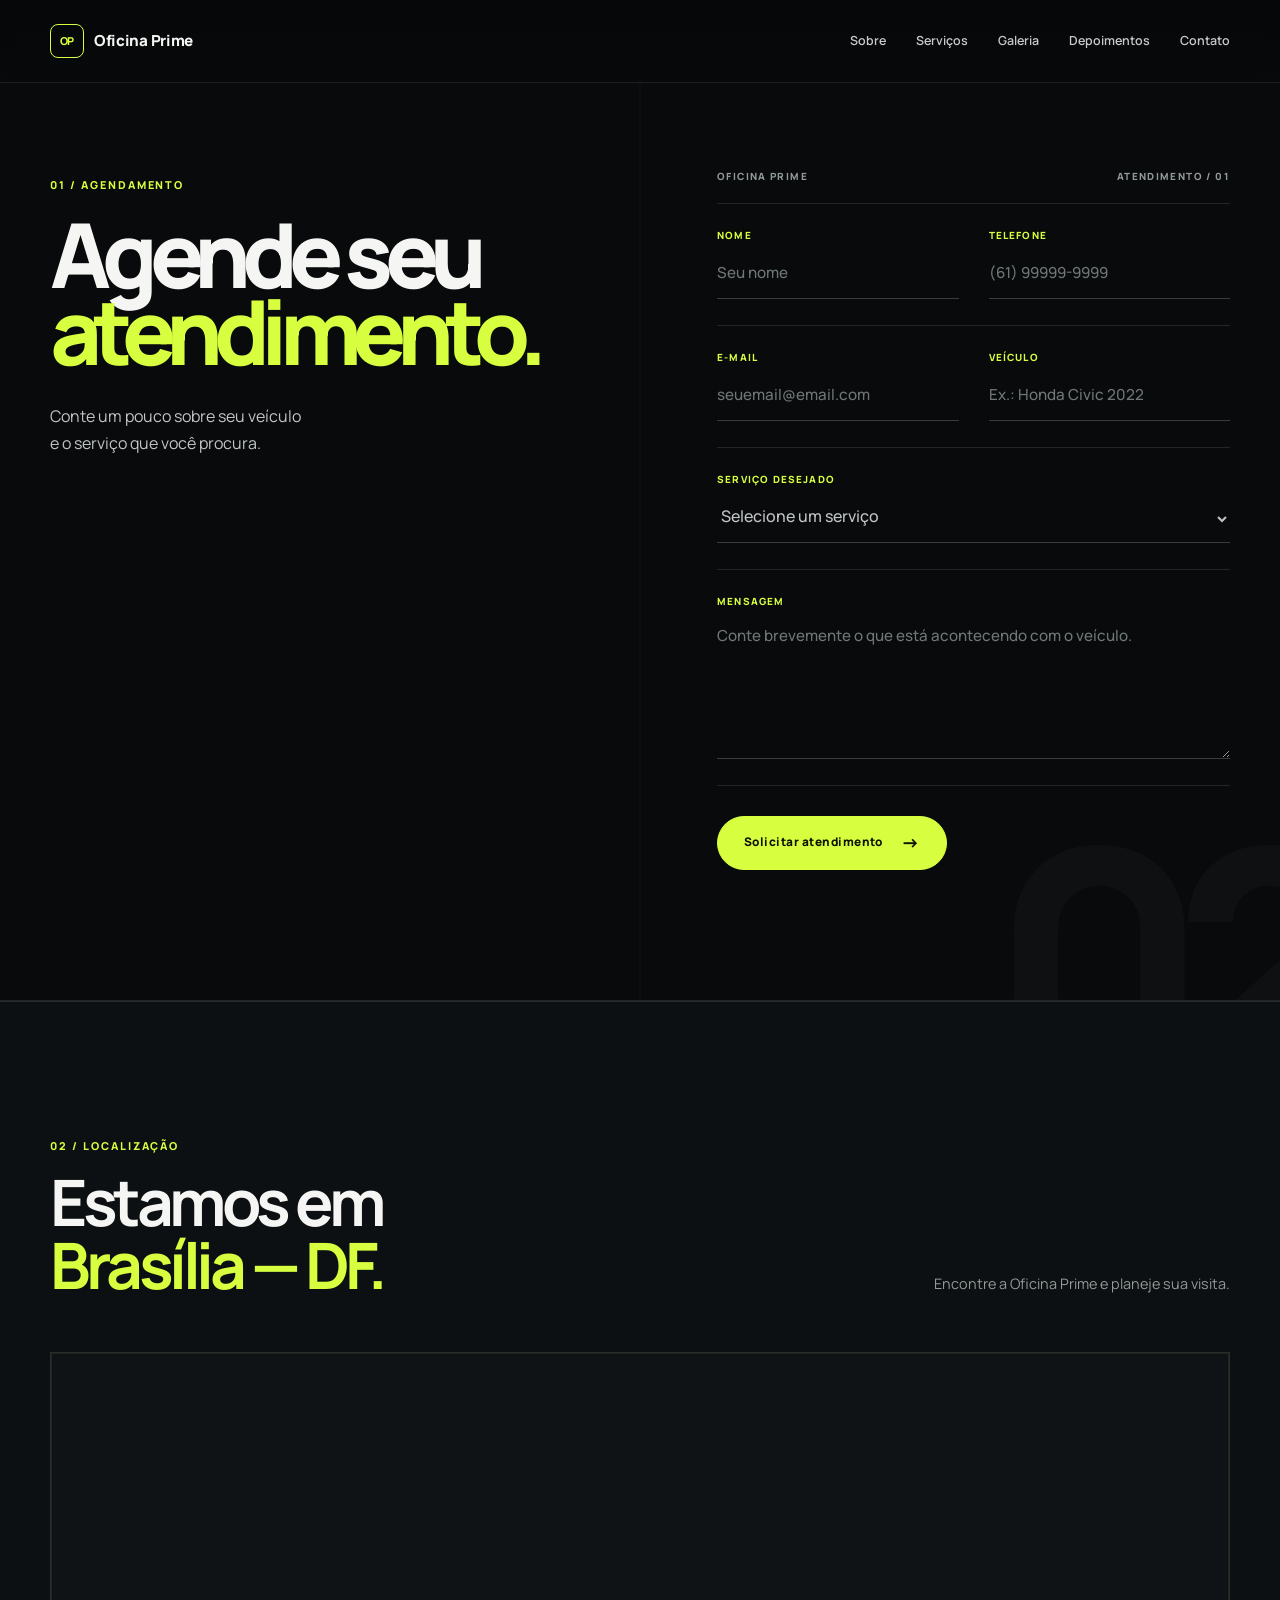
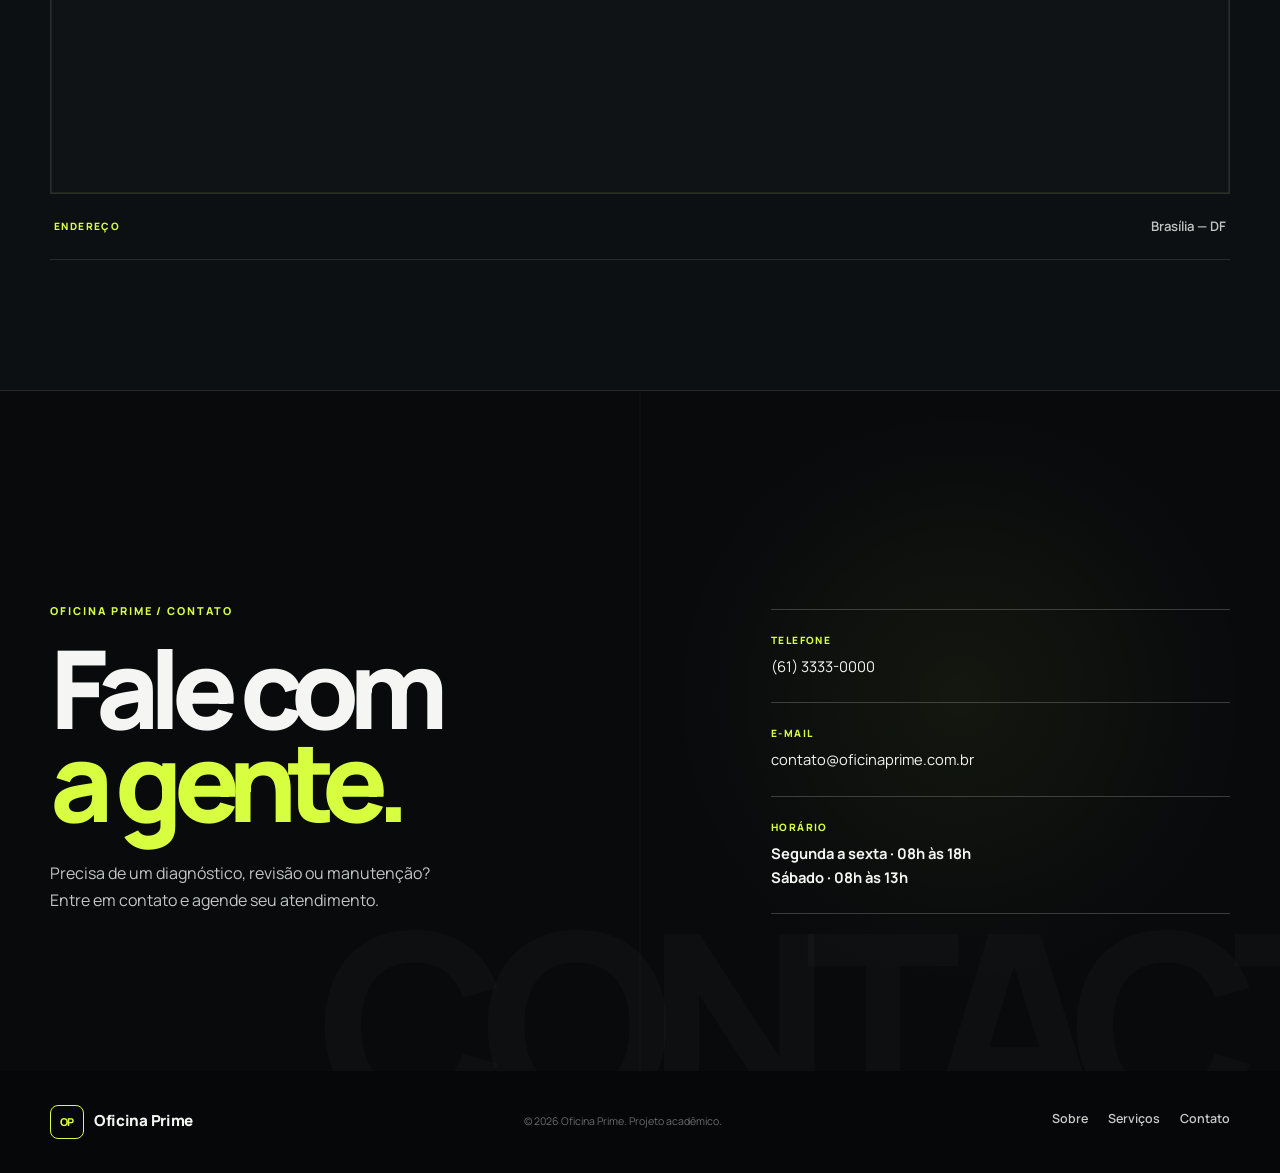
==== agendamento.html @ 348c14ee "Adicionei novas páginas ( Agendamento e Seviços) bem como a nevagação entre elas usando apenas html" ====
<!doctype html>

<html lang="pt-BR">
  <head>
    <meta charset="UTF-8" />
    <meta name="viewport" content="width=device-width, initial-scale=1.0" />

    <meta
      name="description"
      content="Agende seu atendimento na Oficina Prime e conte com diagnóstico preciso e manutenção automotiva."
    />

    <title>Oficina Prime | Agendamento</title>

    <link rel="preconnect" href="https://fonts.googleapis.com" />
    <link rel="preconnect" href="https://fonts.gstatic.com" crossorigin />

    <link
      href="https://fonts.googleapis.com/css2?family=Manrope:wght@400;500;600;700;800&display=swap"
      rel="stylesheet"
    />

    <link rel="stylesheet" href="css/style.css" />
  </head>

  <body>
    <!-- =====================================================
         HEADER
         ===================================================== -->
    <header class="site-header">
      <nav class="nav container" aria-label="Navegação principal">
        <a class="brand" href="index.html" aria-label="Oficina Prime - início">
          <span class="brand-mark" aria-hidden="true">OP</span>
          <span>Oficina Prime</span>
        </a>

        <ul class="nav-list">
          <li>
            <a href="index.html#sobre">Sobre</a>
          </li>

          <li>
            <a href="servico.html">Serviços</a>
          </li>

          <li>
            <a href="index.html#galeria">Galeria</a>
          </li>

          <li>
            <a href="index.html#depoimentos">Depoimentos</a>
          </li>

          <li>
            <a href="index.html#contato">Contato</a>
          </li>
        </ul>
      </nav>
    </header>

    <main>
      <!-- =====================================================
       AGENDAMENTO
       ===================================================== -->

      <section class="section booking-page-section" id="agendamento">
        <div class="container booking-page-inner">
          <div class="booking-page-intro">
            <span class="eyebrow">01 / AGENDAMENTO</span>

            <h2>
              Agende seu<br />
              <em>atendimento.</em>
            </h2>

            <p>
              Conte um pouco sobre seu veículo e o serviço que você procura.
            </p>
          </div>

          <div class="booking-form-wrapper">
            <div class="booking-form-header">
              <span>OFICINA PRIME</span>
              <span>ATENDIMENTO / 01</span>
            </div>

            <form
              class="booking-form"
              action="mailto:contato@oficinaprime.com.br"
              method="post"
              enctype="text/plain"
            >
              <div class="booking-form-row">
                <div class="booking-field">
                  <label for="nome">Nome</label>

                  <input
                    type="text"
                    id="nome"
                    name="Nome"
                    placeholder="Seu nome"
                    autocomplete="name"
                    required
                  />
                </div>

                <div class="booking-field">
                  <label for="telefone">Telefone</label>

                  <input
                    type="tel"
                    id="telefone"
                    name="Telefone"
                    placeholder="(61) 99999-9999"
                    autocomplete="tel"
                    required
                  />
                </div>
              </div>

              <div class="booking-form-row">
                <div class="booking-field">
                  <label for="email">E-mail</label>

                  <input
                    type="email"
                    id="email"
                    name="E-mail"
                    placeholder="seuemail@email.com"
                    autocomplete="email"
                    required
                  />
                </div>

                <div class="booking-field">
                  <label for="veiculo">Veículo</label>

                  <input
                    type="text"
                    id="veiculo"
                    name="Veículo"
                    placeholder="Ex.: Honda Civic 2022"
                  />
                </div>
              </div>

              <div class="booking-field">
                <label for="servico">Serviço desejado</label>

                <select id="servico" name="Serviço">
                  <option value="">Selecione um serviço</option>

                  <option value="Diagnóstico automotivo">
                    Diagnóstico automotivo
                  </option>

                  <option value="Freios e suspensão">
                    Freios &amp; suspensão
                  </option>

                  <option value="Manutenção preventiva">
                    Manutenção preventiva
                  </option>

                  <option value="Motor e arrefecimento">
                    Motor &amp; arrefecimento
                  </option>

                  <option value="Injeção e eletrônica">
                    Injeção &amp; eletrônica
                  </option>

                  <option value="Revisão completa">Revisão completa</option>
                </select>
              </div>

              <div class="booking-field">
                <label for="mensagem">Mensagem</label>

                <textarea
                  id="mensagem"
                  name="Mensagem"
                  rows="5"
                  placeholder="Conte brevemente o que está acontecendo com o veículo."
                ></textarea>
              </div>

              <div class="booking-form-actions">
                <button type="submit" class="booking-submit">
                  Solicitar atendimento
                  <span aria-hidden="true">→</span>
                </button>
              </div>
            </form>
          </div>
        </div>
      </section>

      <!-- =====================================================
       LOCALIZAÇÃO
       ===================================================== -->

      <section class="section location-section" id="localizacao">
        <div class="container">
          <div class="section-heading">
            <div>
              <span class="eyebrow">02 / LOCALIZAÇÃO</span>

              <h2>
                Estamos em<br />
                <em>Brasília — DF.</em>
              </h2>
            </div>

            <p>Encontre a Oficina Prime e planeje sua visita.</p>
          </div>

          <div class="contact-map">
            <iframe
              src="https://www.google.com/maps?q=Bras%C3%ADlia%2C%20DF&output=embed"
              width="100%"
              height="440"
              loading="lazy"
              referrerpolicy="no-referrer-when-downgrade"
              title="Localização da Oficina Prime em Brasília - DF"
            ></iframe>
          </div>

          <div class="location-address">
            <span class="detail-label">ENDEREÇO</span>

            <strong>Brasília — DF</strong>
          </div>
        </div>
      </section>

      <!-- =====================================================
       CONTATO
       ===================================================== -->

      <section class="contact-page" id="contato">
        <div class="container contact-page-inner">
          <div class="contact-page-intro">
            <span class="eyebrow">OFICINA PRIME / CONTATO</span>

            <h1>
              Fale com<br />
              <em>a gente.</em>
            </h1>

            <p>
              Precisa de um diagnóstico, revisão ou manutenção? Entre em contato
              e agende seu atendimento.
            </p>
          </div>

          <div class="contact-page-details">
            <div class="contact-page-detail">
              <span class="detail-label">TELEFONE</span>

              <a href="tel:+556133330000">(61) 3333-0000</a>
            </div>

            <div class="contact-page-detail">
              <span class="detail-label">E-MAIL</span>

              <a href="mailto:contato@oficinaprime.com.br">
                contato@oficinaprime.com.br
              </a>
            </div>

            <div class="contact-page-detail">
              <span class="detail-label">HORÁRIO</span>

              <strong>
                Segunda a sexta · 08h às 18h<br />
                Sábado · 08h às 13h
              </strong>
            </div>
          </div>
        </div>
      </section>
    </main>

    <!-- =====================================================
     FOOTER
     ===================================================== -->

    <footer class="site-footer">
      <div class="container footer-inner">
        <a href="index.html" class="brand">
          <span class="brand-mark">OP</span>
          <span>Oficina Prime</span>
        </a>

        <p>© 2026 Oficina Prime. Projeto acadêmico.</p>

        <nav>
          <a href="index.html#sobre">Sobre</a>
          <a href="servicos.html">Serviços</a>
          <a href=" agendamento.html">Contato</a>
        </nav>
      </div>
    </footer>
  </body>
</html>
---- css/style.css ----
/* =========================================================
   OFICINA PRIME
   Landing Page — Desafio 01
   Cinematic Automotive Edition
   CSS externo | Sem JavaScript
   ========================================================= */


/* =========================================================
   DESIGN TOKENS
   ========================================================= */

:root {
    --bg: #080a0c;
    --bg-soft: #0d1012;
    --surface: #101316;
    --surface-2: #171b1f;
    --surface-3: #1c2125;

    --text: #f5f6f3;
    --muted: #929a98;
    --muted-light: #c1c6c4;

    --line: rgba(255, 255, 255, 0.11);
    --line-light: rgba(255, 255, 255, 0.2);
    --line-strong: rgba(255, 255, 255, 0.28);

    --accent: #d7ff3f;
    --accent-soft: rgba(215, 255, 63, 0.12);
    --accent-dark: #101300;

    --max-width: 1180px;
    --radius: 18px;
    --radius-small: 10px;

    --ease: cubic-bezier(0.22, 1, 0.36, 1);
}


/* =========================================================
   RESET
   ========================================================= */

*,
*::before,
*::after {
    box-sizing: border-box;
    margin: 0;
    padding: 0;
}

html {
    scroll-behavior: smooth;
    background: var(--bg);
}

body {
    min-width: 320px;
    background: var(--bg);
    color: var(--text);
    font-family: "Manrope", Arial, sans-serif;
    line-height: 1.6;
    overflow-x: hidden;
}

::selection {
    background: var(--accent);
    color: var(--accent-dark);
}

img {
    display: block;
    max-width: 100%;
}

a {
    color: inherit;
    text-decoration: none;
}

button,
a {
    -webkit-tap-highlight-color: transparent;
}

button,
input,
textarea,
select {
    font: inherit;
}

address {
    font-style: normal;
}

h1,
h2,
h3,
p {
    text-wrap: balance;
}


/* =========================================================
   GLOBAL
   ========================================================= */

.container {
    width: min(calc(100% - 40px), var(--max-width));
    margin-inline: auto;
}

.section {
    padding-block: 130px;
}

.eyebrow {
    color: var(--accent);
    font-size: 0.68rem;
    font-weight: 800;
    letter-spacing: 0.18em;
    line-height: 1.2;
    text-transform: uppercase;
}


/* =========================================================
   ACCESSIBILITY
   ========================================================= */

a:focus-visible,
summary:focus-visible {
    outline: 2px solid var(--accent);
    outline-offset: 5px;
}


/* =========================================================
   HEADER
   ========================================================= */

.site-header {
    position: absolute;
    z-index: 20;
    top: 0;
    left: 0;
    width: 100%;
    border-bottom: 1px solid rgba(255, 255, 255, 0.1);

    background:
        linear-gradient(
            180deg,
            rgba(5, 7, 8, 0.9) 0%,
            rgba(5, 7, 8, 0.5) 55%,
            rgba(5, 7, 8, 0) 100%
        );

    backdrop-filter: blur(10px);
    -webkit-backdrop-filter: blur(10px);
}

.nav {
    min-height: 82px;

    display: flex;
    align-items: center;
    justify-content: space-between;

    gap: 24px;
}

.brand {
    display: inline-flex;
    align-items: center;
    gap: 10px;

    font-size: 0.95rem;
    font-weight: 800;
    letter-spacing: -0.02em;

    transition: opacity 250ms ease;
}

.brand:hover {
    opacity: 0.88;
}

.brand-mark {
    width: 34px;
    height: 34px;

    display: grid;
    place-items: center;

    border: 1px solid var(--accent);
    border-radius: 8px;

    color: var(--accent);

    font-size: 0.68rem;
    font-weight: 800;
    letter-spacing: -0.04em;

    transition:
        background 300ms var(--ease),
        color 300ms var(--ease),
        transform 300ms var(--ease);
}

.brand:hover .brand-mark {
    background: var(--accent);
    color: var(--accent-dark);
    transform: rotate(-4deg);
}

.nav-list {
    display: flex;
    align-items: center;

    gap: 30px;

    list-style: none;
}

.nav-list a,
.footer-inner nav a {
    position: relative;

    display: inline-block;

    padding-bottom: 5px;

    color: #c7cac8;

    font-size: 0.78rem;
    font-weight: 600;

    transition: color 250ms ease;
}

.nav-list a::after,
.footer-inner nav a::after {
    content: "";

    position: absolute;
    left: 0;
    bottom: 0;

    width: 100%;
    height: 1px;

    background: var(--accent);

    transform: scaleX(0);
    transform-origin: left;

    transition: transform 400ms var(--ease);
}

.nav-list a:hover,
.footer-inner nav a:hover {
    color: var(--accent);
}

.nav-list a:hover::after,
.footer-inner nav a:hover::after {
    transform: scaleX(1);
}


/* =========================================================
   BUTTONS
   ========================================================= */

.nav-cta,
.button {
    display: inline-flex;
    align-items: center;
    justify-content: center;

    gap: 12px;

    min-height: 46px;

    padding-inline: 21px;

    border-radius: 999px;

    font-size: 0.76rem;
    font-weight: 800;

    transition:
        transform 350ms var(--ease),
        background 350ms var(--ease),
        border-color 350ms var(--ease),
        color 350ms var(--ease),
        box-shadow 350ms var(--ease);
}

.nav-cta {
    border: 1px solid var(--line-light);
}

.nav-cta:hover {
    background: var(--accent);
    border-color: var(--accent);
    color: var(--accent-dark);

    transform: translateY(-2px);
}


/* =========================================================
   HERO
   ========================================================= */

.hero {
    position: relative;

    min-height: 850px;

    display: flex;
    align-items: center;

    overflow: hidden;
    isolation: isolate;
}

.hero::before {
    content: "";

    position: absolute;
    inset: -4%;

    z-index: -3;

    background:
        linear-gradient(
            90deg,
            rgba(4, 5, 6, 0.97) 0%,
            rgba(4, 5, 6, 0.82) 30%,
            rgba(4, 5, 6, 0.48) 55%,
            rgba(4, 5, 6, 0.2) 75%,
            rgba(4, 5, 6, 0.58) 100%
        ),
        url("https://images.openai.com/static-rsc-4/J9XEcjwS8khHdvY824bc_a_D7ToQYi3SS4SushxaWf_hAIIKZANm3z7cgJ6xonuMHlvomdSQ1pOXsefHg6kYDiG3YLXV7Wgrr9OOvkVNQ3PKe7cLc3u8ps7wNwKSJLRiXW9v_p-H8PmX5MDppaCjmGeOzXjtiLNpYaKRdAmvf1fOMqSAPRlxaHKPpEtnssSI?purpose=fullsize")
        center / cover no-repeat;

    transform: scale(1.04);

    animation:
        hero-camera 18s ease-in-out infinite alternate,
        hero-entry 1.8s var(--ease) both;
}

@keyframes hero-camera {
    from {
        transform: scale(1.04) translate3d(0, 0, 0);
    }

    to {
        transform: scale(1.1) translate3d(-1.2%, -0.5%, 0);
    }
}

@keyframes hero-entry {
    from {
        opacity: 0;
    }

    to {
        opacity: 1;
    }
}

.hero::after {
    content: "";

    position: absolute;
    inset: 0;

    z-index: -1;

    pointer-events: none;

    background:
        radial-gradient(
            circle at 68% 42%,
            rgba(215, 255, 63, 0.08),
            transparent 25%
        ),
        radial-gradient(
            ellipse at center,
            transparent 35%,
            rgba(0, 0, 0, 0.72) 100%
        ),
        linear-gradient(
            180deg,
            rgba(0, 0, 0, 0.2),
            transparent 25%,
            transparent 70%,
            rgba(0, 0, 0, 0.45)
        );
}

.hero-overlay {
    position: absolute;
    inset: 24px;

    z-index: 1;

    pointer-events: none;

    border: 1px solid rgba(255, 255, 255, 0.12);

    background:
        linear-gradient(
            90deg,
            transparent,
            rgba(255, 255, 255, 0.035),
            transparent
        );
}

.hero-overlay::before,
.hero-overlay::after {
    content: "";

    position: absolute;

    width: 34px;
    height: 34px;

    border-color: var(--accent);
    border-style: solid;

    opacity: 0.75;
}

.hero-overlay::before {
    top: -1px;
    left: -1px;

    border-width: 1px 0 0 1px;
}

.hero-overlay::after {
    right: -1px;
    bottom: -1px;

    border-width: 0 1px 1px 0;
}

.hero-content {
    position: relative;
    z-index: 2;

    padding-top: 80px;
}

.hero-content .eyebrow {
    opacity: 0;

    animation:
        hero-fade-up 1s 250ms var(--ease) forwards;
}

.hero h1 {
    max-width: 900px;

    margin-top: 18px;

    font-size: clamp(3.6rem, 9vw, 8rem);
    font-weight: 800;

    letter-spacing: -0.085em;
    line-height: 0.88;

    opacity: 0;

    animation:
        hero-title 1.2s 400ms var(--ease) forwards;
}

.hero h1 em {
    color: var(--accent);
    font-style: normal;
}

@keyframes hero-title {
    from {
        opacity: 0;
        transform: translateY(35px);
        filter: blur(8px);
    }

    to {
        opacity: 1;
        transform: translateY(0);
        filter: blur(0);
    }
}

.hero-text {
    max-width: 560px;

    margin-top: 30px;

    color: #c8ccca;

    font-size: clamp(1rem, 2vw, 1.18rem);
    line-height: 1.55;

    opacity: 0;

    animation:
        hero-fade-up 1s 650ms var(--ease) forwards;
}

.hero-actions {
    display: flex;
    flex-wrap: wrap;

    gap: 12px;

    margin-top: 36px;

    opacity: 0;

    animation:
        hero-fade-up 1s 800ms var(--ease) forwards;
}

@keyframes hero-fade-up {
    from {
        opacity: 0;
        transform: translateY(22px);
    }

    to {
        opacity: 1;
        transform: translateY(0);
    }
}

.button-primary {
    background: var(--accent);
    color: var(--accent-dark);

    box-shadow:
        0 12px 35px rgba(215, 255, 63, 0.12);
}

.button-primary:hover {
    transform: translateY(-3px);

    box-shadow:
        0 18px 45px rgba(215, 255, 63, 0.2);
}

.button-primary span {
    transition: transform 300ms var(--ease);
}

.button-primary:hover span {
    transform: translateX(4px);
}

.button-ghost {
    border: 1px solid rgba(255, 255, 255, 0.28);

    color: var(--text);

    background: rgba(255, 255, 255, 0.025);

    backdrop-filter: blur(5px);
}

.button-ghost:hover {
    border-color: rgba(255, 255, 255, 0.6);

    background: rgba(255, 255, 255, 0.08);

    transform: translateY(-3px);
}

.hero-note {
    position: absolute;

    z-index: 2;

    right: 0;
    bottom: 32px;
    left: 0;

    display: flex;
    justify-content: space-between;

    color: rgba(255, 255, 255, 0.48);

    font-size: 0.62rem;
    font-weight: 700;

    letter-spacing: 0.15em;

    opacity: 0;

    animation:
        hero-fade-up 1s 1s var(--ease) forwards;
}

.hero-note span:nth-child(2) {
    color: var(--accent);
}


/* =========================================================
   ABOUT
   ========================================================= */

.about {
    position: relative;

    display: grid;

    grid-template-columns: 0.85fr 1.15fr;

    gap: 100px;
}

.about::before {
    content: "01";

    position: absolute;

    top: 0;
    right: 0;

    color: rgba(255, 255, 255, 0.035);

    font-size: clamp(8rem, 20vw, 18rem);
    font-weight: 800;

    letter-spacing: -0.1em;
    line-height: 0.7;

    pointer-events: none;
}

.about h2,
.section-heading h2,
.contact h2 {
    margin-top: 14px;

    font-size: clamp(2.5rem, 5vw, 4.7rem);

    letter-spacing: -0.07em;
    line-height: 0.98;
}

.about-copy {
    padding-top: 18px;
}

.lead {
    max-width: 700px;

    color: var(--text);

    font-size: clamp(1.3rem, 2.5vw, 1.8rem);

    line-height: 1.32;
    letter-spacing: -0.025em;
}

.about-copy > p + p {
    max-width: 650px;

    margin-top: 22px;

    color: var(--muted);

    font-size: 0.95rem;
}


/* =========================================================
   STATS
   ========================================================= */

.stats {
    display: grid;

    grid-template-columns: repeat(3, 1fr);

    gap: 25px;

    margin-top: 58px;
    padding-top: 28px;

    border-top: 1px solid var(--line);
}

.stats div {
    display: grid;
    gap: 5px;
}

.stats strong {
    font-size: clamp(2rem, 4vw, 3.2rem);

    letter-spacing: -0.07em;
    line-height: 1;
}

.stats span {
    color: var(--muted);

    font-size: 0.68rem;

    text-transform: uppercase;
    letter-spacing: 0.08em;
}


/* =========================================================
   SERVICES
   ========================================================= */

.services {
    position: relative;

    background:
        linear-gradient(
            180deg,
            #101316 0%,
            #0d1012 100%
        );

    border-block: 1px solid rgba(255, 255, 255, 0.05);
}

.services::before {
    content: "";

    position: absolute;
    inset: 0;

    pointer-events: none;

    background:
        linear-gradient(
            90deg,
            transparent 49.9%,
            rgba(255, 255, 255, 0.025) 50%,
            transparent 50.1%
        );
}

.section-heading {
    display: flex;

    align-items: flex-end;
    justify-content: space-between;

    gap: 50px;

    margin-bottom: 55px;
}

.section-heading > p {
    max-width: 400px;

    color: var(--muted);

    font-size: 0.9rem;
    line-height: 1.7;
}

.service-grid {
    display: grid;

    grid-template-columns: repeat(3, 1fr);

    border-top: 1px solid var(--line);
    border-left: 1px solid var(--line);
}

.service-card {
    position: relative;

    min-height: 420px;

    padding: 32px;

    border-right: 1px solid var(--line);
    border-bottom: 1px solid var(--line);

    background: rgba(16, 19, 22, 0.7);

    overflow: hidden;

    transition:
        background 500ms var(--ease),
        transform 500ms var(--ease);
}

.service-card::before {
    content: "";

    position: absolute;

    left: 0;
    bottom: 0;

    width: 100%;
    height: 2px;

    background: var(--accent);

    transform: scaleX(0);
    transform-origin: left;

    transition: transform 500ms var(--ease);
}

.service-card:hover {
    background: #171b1f;

    transform: translateY(-6px);
}

.service-card:hover::before {
    transform: scaleX(1);
}

.service-card-featured {
    background: var(--accent);
    color: var(--accent-dark);
}

.service-card-featured:hover {
    background: #e0ff57;
}

.service-number {
    position: absolute;

    top: 28px;
    right: 28px;

    font-size: 0.65rem;
    font-weight: 800;

    opacity: 0.55;
}

.service-icon {
    margin-top: 62px;

    font-size: 2.8rem;

    line-height: 1;

    transition: transform 500ms var(--ease);
}

.service-card:hover .service-icon {
    transform: translateX(7px) scale(1.08);
}

.service-card h3 {
    max-width: 260px;

    margin-top: 32px;

    font-size: 1.6rem;

    line-height: 1.05;
    letter-spacing: -0.045em;
}

.service-card p {
    max-width: 320px;

    margin-top: 16px;

    color: var(--muted);

    font-size: 0.86rem;
    line-height: 1.65;
}

.service-card-featured p {
    color: rgba(16, 19, 0, 0.7);
}

.service-card a {
    position: absolute;

    right: 30px;
    bottom: 30px;
    left: 30px;

    display: flex;
    justify-content: space-between;

    padding-top: 16px;

    border-top: 1px solid var(--line);

    font-size: 0.68rem;
    font-weight: 800;

    text-transform: uppercase;
    letter-spacing: 0.06em;
}

.service-card a span {
    transition: transform 300ms var(--ease);
}

.service-card a:hover span {
    transform: translate(4px, -4px);
}


/* =========================================================
   GALLERY
   ========================================================= */

.gallery {
    position: relative;
}

.gallery-grid {
    display: grid;

    grid-template-columns: 1.35fr 0.8fr 0.8fr;

    gap: 12px;
}

.gallery-item {
    position: relative;

    overflow: hidden;

    background: var(--surface);

    border: 1px solid rgba(255, 255, 255, 0.04);
}

.gallery-item::after {
    content: "";

    position: absolute;
    inset: 0;

    background:
        linear-gradient(
            180deg,
            transparent 45%,
            rgba(0, 0, 0, 0.78)
        );

    pointer-events: none;

    opacity: 0.75;
}

.gallery-item img {
    width: 100%;
    height: 370px;

    object-fit: cover;

    filter:
        grayscale(15%)
        contrast(1.04);

    transition:
        transform 1.2s var(--ease),
        filter 800ms ease;
}

.gallery-large img {
    height: 510px;
}

.gallery-item:hover img {
    transform: scale(1.08);

    filter:
        grayscale(0%)
        contrast(1.08);
}

.gallery-item figcaption {
    position: absolute;

    z-index: 2;

    right: 18px;
    bottom: 18px;
    left: 18px;

    padding-top: 14px;

    border-top: 1px solid rgba(255, 255, 255, 0.35);

    color: rgba(255, 255, 255, 0.72);

    font-size: 0.64rem;
    font-weight: 700;

    letter-spacing: 0.09em;
    text-transform: uppercase;

    transition:
        color 300ms ease,
        border-color 300ms ease;
}

.gallery-item:hover figcaption {
    color: var(--accent);
    border-color: var(--accent);
}


/* =========================================================
   TESTIMONIALS
   ========================================================= */

.testimonials {
    background: #0c0f11;
}

.testimonial-grid {
    display: grid;

    grid-template-columns: repeat(3, 1fr);

    gap: 1px;

    background: var(--line);

    border: 1px solid var(--line);
}

.testimonial-card {
    position: relative;

    min-height: 270px;

    padding: 34px 30px;

    background: #0c0f11;

    border: 0;
    border-radius: 0;

    transition: background 500ms var(--ease);
}

.testimonial-card:hover {
    background: #15191c;
}

.testimonial-card::before {
    content: "“";

    position: absolute;

    top: 22px;
    right: 28px;

    color: rgba(215, 255, 63, 0.12);

    font-family: Georgia, serif;

    font-size: 6rem;

    line-height: 1;
}

.testimonial-card p {
    position: relative;
    z-index: 1;

    max-width: 360px;

    font-size: 1rem;
    line-height: 1.6;
}

.testimonial-card footer {
    display: grid;

    gap: 3px;

    margin-top: 32px;
    padding-top: 17px;

    border-top: 1px solid var(--line);
}

.testimonial-card cite {
    font-style: normal;

    font-size: 0.86rem;
    font-weight: 800;
}

.testimonial-card footer span {
    color: var(--muted);

    font-size: 0.67rem;
}


/* =========================================================
   FAQ
   ========================================================= */

.faq {
    background: var(--bg);
}

.faq-list {
    display: grid;

    gap: 0;

    border-top: 1px solid var(--line);
}

.faq-item {
    padding: 0;

    background: transparent;

    border: 0;
    border-bottom: 1px solid var(--line);
    border-radius: 0;

    transition: background 300ms ease;
}

.faq-item:hover {
    background: rgba(255, 255, 255, 0.025);
}

.faq-item summary {
    display: flex;

    align-items: center;
    justify-content: space-between;

    gap: 20px;

    padding: 25px 8px;

    list-style: none;

    font-size: 1rem;
    font-weight: 700;

    cursor: pointer;
}

.faq-item summary::-webkit-details-marker {
    display: none;
}

.faq-item summary::after {
    content: "+";

    display: grid;

    flex-shrink: 0;

    place-items: center;

    width: 30px;
    height: 30px;

    border: 1px solid var(--line);
    border-radius: 50%;

    color: var(--accent);

    font-size: 1rem;

    transition:
        transform 350ms var(--ease),
        background 350ms ease,
        color 350ms ease,
        border-color 350ms ease;
}

.faq-item:hover summary::after {
    border-color: var(--accent);
}

.faq-item[open] summary::after {
    content: "–";

    background: var(--accent);
    color: var(--accent-dark);

    transform: rotate(180deg);
}

.faq-item p {
    max-width: 760px;

    margin: 0;

    padding: 0 55px 28px 8px;

    color: var(--muted);

    font-size: 0.9rem;
    line-height: 1.7;
}


/* =========================================================
   HOME CONTACT CTA
   ========================================================= */

.contact {
    position: relative;

    overflow: hidden;

    background:
        linear-gradient(
            110deg,
            rgba(215, 255, 63, 1) 0%,
            rgba(205, 242, 55, 1) 100%
        );

    color: var(--accent-dark);
}

.contact::before {
    content: "PRIME";

    position: absolute;

    right: -40px;
    bottom: -80px;

    color: rgba(16, 19, 0, 0.06);

    font-size: clamp(10rem, 25vw, 24rem);
    font-weight: 800;

    letter-spacing: -0.1em;
    line-height: 0.7;

    pointer-events: none;
}

.contact-inner {
    position: relative;
    z-index: 2;

    display: grid;

    grid-template-columns: 1.2fr 0.8fr;

    gap: 50px 100px;

    align-items: end;
}

.contact .eyebrow {
    color: #475300;
}

.contact h2 {
    max-width: 750px;
}

.contact-inner > div:first-child > p:last-child {
    max-width: 520px;

    margin-top: 22px;

    color: rgba(16, 19, 0, 0.68);
}

.contact-details {
    display: grid;

    gap: 18px;
}

.contact-details a,
.contact-details address {
    display: grid;

    gap: 2px;

    padding-bottom: 15px;

    border-bottom: 1px solid rgba(16, 19, 0, 0.2);
}

.contact-details a {
    transition: transform 300ms var(--ease);
}

.contact-details a:hover {
    transform: translateX(5px);
}

.contact-details span {
    color: rgba(16, 19, 0, 0.58);

    font-size: 0.64rem;
    font-weight: 800;

    text-transform: uppercase;
    letter-spacing: 0.08em;
}

.contact-details strong {
    font-size: 0.94rem;
}

.button-light {
    justify-self: start;

    background: var(--accent-dark);
    color: var(--accent);
}

.button-light:hover {
    transform: translateY(-4px);

    box-shadow:
        0 18px 45px rgba(16, 19, 0, 0.18);
}


/* =========================================================
   CONTACT PAGE
   ========================================================= */

.contact-page {
    position: relative;

    min-height: 680px;

    display: flex;
    align-items: center;

    overflow: hidden;

    padding-block: 160px 110px;

    background:
        radial-gradient(
            circle at 75% 45%,
            rgba(215, 255, 63, 0.055),
            transparent 28%
        ),
        var(--bg);
}

.contact-page::before {
    content: "CONTACT";

    position: absolute;

    right: -80px;
    bottom: -40px;

    color: rgba(255, 255, 255, 0.025);

    font-size: clamp(8rem, 20vw, 18rem);
    font-weight: 800;

    letter-spacing: -0.11em;
    line-height: 0.7;

    pointer-events: none;
}

.contact-page::after {
    content: "";

    position: absolute;
    inset: 0;

    pointer-events: none;

    background:
        linear-gradient(
            90deg,
            transparent 0,
            transparent 49.9%,
            rgba(255, 255, 255, 0.025) 50%,
            transparent 50.1%
        );
}

.contact-page-inner {
    position: relative;
    z-index: 2;

    display: grid;

    grid-template-columns: 1.15fr 0.85fr;

    gap: 100px;

    align-items: end;
}

.contact-page-intro h1 {
    max-width: 850px;

    margin-top: 18px;

    font-size: clamp(4.2rem, 8.5vw, 8rem);
    font-weight: 800;

    letter-spacing: -0.09em;
    line-height: 0.86;
}

.contact-page-intro h1 em {
    color: var(--accent);
    font-style: normal;
}

.contact-page-intro p {
    max-width: 520px;

    margin-top: 32px;

    color: var(--muted-light);

    font-size: 1rem;
    line-height: 1.7;
}

.contact-page-details {
    display: grid;

    border-top: 1px solid var(--line-light);
}

.contact-page-detail {
    display: grid;

    gap: 9px;

    padding: 24px 0;

    border-bottom: 1px solid var(--line-light);
}

.detail-label {
    color: var(--accent);

    font-size: 0.63rem;
    font-weight: 800;

    letter-spacing: 0.14em;
    line-height: 1.2;

    text-transform: uppercase;
}

.contact-page-detail a,
.contact-page-detail strong {
    color: var(--text);

    font-size: 0.92rem;
    line-height: 1.6;
}

.contact-page-detail a {
    width: fit-content;

    transition:
        color 250ms ease,
        transform 300ms var(--ease);
}

.contact-page-detail a:hover {
    color: var(--accent);

    transform: translateX(5px);
}


/* =========================================================
   LOCATION
   ========================================================= */

.location-section {
    position: relative;

    background: var(--bg-soft);

    border-block: 1px solid var(--line);
}

.location-section .section-heading {
    margin-bottom: 0;
}

.location-section h2 em {
    color: var(--accent);
    font-style: normal;
}

.contact-map {
    position: relative;

    overflow: hidden;

    margin-top: 55px;

    border: 1px solid var(--line);

    background: var(--surface);
}

.contact-map::after {
    content: "";

    position: absolute;
    inset: 0;

    pointer-events: none;

    border: 1px solid rgba(215, 255, 63, 0.08);
}

.contact-map iframe {
    display: block;

    width: 100%;
    min-height: 440px;

    border: 0;

    filter:
        grayscale(100%)
        contrast(1.08)
        brightness(0.72);

    transition: filter 600ms ease;
}

.contact-map:hover iframe {
    filter:
        grayscale(75%)
        contrast(1.06)
        brightness(0.82);
}

.location-address {
    display: flex;

    align-items: center;
    justify-content: space-between;

    gap: 25px;

    padding: 22px 4px;

    border-bottom: 1px solid var(--line);
}

.location-address strong {
    color: var(--muted-light);

    font-size: 0.82rem;
    font-weight: 600;
}


/* =========================================================
   AGENDAMENTO
   Mesmo conceito visual da área "Fale com a gente"
   ========================================================= */

.booking-page-section {
    position: relative;

    overflow: hidden;

    padding-top: 160px;
    padding-bottom: 130px;

    background: var(--bg);

    border-top: 1px solid var(--line);
    border-bottom: 1px solid var(--line);
}

.booking-page-section::before {
    content: "02";

    position: absolute;

    right: -50px;
    bottom: -70px;

    color: rgba(255, 255, 255, 0.025);

    font-size: clamp(12rem, 25vw, 24rem);
    font-weight: 800;

    letter-spacing: -0.11em;
    line-height: 0.7;

    pointer-events: none;
}

.booking-page-section::after {
    content: "";

    position: absolute;
    inset: 0;

    pointer-events: none;

    background:
        linear-gradient(
            90deg,
            transparent 0,
            transparent 49.9%,
            rgba(255, 255, 255, 0.025) 50%,
            transparent 50.1%
        );
}

.booking-page-inner {
    position: relative;
    z-index: 2;

    display: grid;

    grid-template-columns: 1.05fr 0.95fr;

    gap: 100px;

    align-items: start;
}


/* =========================================================
   TEXTO DO AGENDAMENTO
   ========================================================= */

.booking-page-intro {
    padding-top: 10px;
}

.booking-page-intro .eyebrow {
    color: var(--accent);
}

.booking-page-intro h2 {
    max-width: 700px;

    margin-top: 18px;

    color: var(--text);

    font-size: clamp(4rem, 7vw, 7.2rem);
    font-weight: 800;

    letter-spacing: -0.095em;
    line-height: 0.86;
}

.booking-page-intro h2 em {
    color: var(--accent);
    font-style: normal;
}

.booking-page-intro p {
    max-width: 440px;

    margin-top: 34px;

    color: var(--muted-light);

    font-size: 1rem;
    line-height: 1.7;
}


/* =========================================================
   FORMULÁRIO
   Sem card pesado.
   A estrutura segue a mesma linguagem do contato.
   ========================================================= */

.booking-form-wrapper {
    position: relative;

    padding-top: 8px;
}

.booking-form-header {
    display: flex;

    align-items: center;
    justify-content: space-between;

    gap: 20px;

    padding-bottom: 18px;

    border-bottom: 1px solid var(--line);

    color: var(--muted);

    font-size: 0.62rem;
    font-weight: 800;

    letter-spacing: 0.14em;
    text-transform: uppercase;
}

.booking-form {
    display: grid;

    gap: 0;
}

.booking-form-row {
    display: grid;

    grid-template-columns: repeat(2, minmax(0, 1fr));

    gap: 30px;

    padding-block: 26px;

    border-bottom: 1px solid var(--line);
}

.booking-field {
    display: grid;

    gap: 9px;
}

.booking-field label {
    color: var(--accent);

    font-size: 0.62rem;
    font-weight: 800;

    letter-spacing: 0.12em;
    line-height: 1.2;

    text-transform: uppercase;
}

.booking-field input,
.booking-field select,
.booking-field textarea {
    width: 100%;

    border: 0;
    border-bottom: 1px solid var(--line-light);

    border-radius: 0;

    outline: none;

    background: transparent;

    color: var(--text);

    padding: 8px 0 13px;

    font-family: inherit;

    font-size: 1rem;
    font-weight: 500;

    line-height: 1.5;

    transition:
        border-color 250ms ease,
        color 250ms ease;
}

.booking-field input,
.booking-field select {
    min-height: 48px;
}

.booking-field textarea {
    min-height: 125px;

    resize: vertical;
}

.booking-field input::placeholder,
.booking-field textarea::placeholder {
    color: #6f7775;

    font-size: 0.95rem;
}

.booking-field select {
    color: var(--muted-light);

    color-scheme: dark;

    cursor: pointer;
}

.booking-field select option {
    background: var(--surface);
    color: var(--text);
}

.booking-field input:hover,
.booking-field select:hover,
.booking-field textarea:hover {
    border-color: rgba(255, 255, 255, 0.35);
}

.booking-field input:focus,
.booking-field select:focus,
.booking-field textarea:focus {
    border-color: var(--accent);

    color: var(--text);
}


/* =========================================================
   CAMPOS ÚNICOS
   ========================================================= */

.booking-form > .booking-field {
    padding-block: 26px;

    border-bottom: 1px solid var(--line);
}


/* =========================================================
   BOTÃO DO AGENDAMENTO
   ========================================================= */

.booking-form-actions {
    display: flex;

    justify-content: flex-start;

    padding-top: 30px;
}

.booking-submit {
    display: inline-flex;

    align-items: center;
    justify-content: center;

    gap: 18px;

    min-height: 54px;

    padding: 0 26px;

    border: 1px solid var(--accent);
    border-radius: 999px;

    background: var(--accent);

    color: var(--accent-dark);

    font-family: inherit;

    font-size: 0.74rem;
    font-weight: 800;

    letter-spacing: 0.04em;

    cursor: pointer;

    transition:
        transform 250ms var(--ease),
        background 250ms ease,
        box-shadow 250ms ease;
}

.booking-submit span {
    font-size: 1.15rem;
    line-height: 1;

    transition: transform 250ms var(--ease);
}

.booking-submit:hover {
    background: #e1ff68;

    box-shadow:
        0 14px 35px rgba(215, 255, 63, 0.12);

    transform: translateY(-3px);
}

.booking-submit:hover span {
    transform: translateX(5px);
}

.booking-submit:focus-visible {
    outline: 2px solid var(--accent);

    outline-offset: 5px;
}


/* =========================================================
   FOOTER
   ========================================================= */

.site-footer {
    background: #060708;

    padding-block: 34px;
}

.footer-inner {
    display: flex;

    align-items: center;
    justify-content: space-between;

    gap: 24px;
}

.footer-inner p {
    color: #686d6b;

    font-size: 0.66rem;
}

.footer-inner nav {
    display: flex;

    gap: 20px;
}


/* =========================================================
   SCROLL REVEAL
   ========================================================= */

@supports (animation-timeline: view()) {

    .about,
    .section-heading,
    .service-card,
    .gallery-item,
    .testimonial-card,
    .faq-item,
    .contact-inner {
        animation-name: cinematic-reveal;

        animation-duration: 1ms;

        animation-fill-mode: both;

        animation-timing-function: var(--ease);

        animation-timeline: view();

        animation-range: entry 10% cover 30%;
    }

    @keyframes cinematic-reveal {
        from {
            opacity: 0;

            transform: translateY(35px);

            filter: blur(4px);
        }

        to {
            opacity: 1;

            transform: translateY(0);

            filter: blur(0);
        }
    }

    .service-card:nth-child(2),
    .testimonial-card:nth-child(2) {
        animation-range: entry 15% cover 35%;
    }

    .service-card:nth-child(3),
    .testimonial-card:nth-child(3) {
        animation-range: entry 20% cover 40%;
    }
}


/* =========================================================
   RESPONSIVE — 900PX
   ========================================================= */

@media (max-width: 900px) {

    .nav-list {
        display: none;
    }

    .hero {
        min-height: 760px;
    }

    .about,
    .contact-inner {
        grid-template-columns: 1fr;

        gap: 50px;
    }

    .about::before {
        display: none;
    }

    .service-grid {
        grid-template-columns: 1fr;
    }

    .service-card {
        min-height: 360px;
    }

    .testimonial-grid {
        grid-template-columns: 1fr;
    }

    .gallery-grid {
        grid-template-columns: 1fr 1fr;
    }

    .gallery-large {
        grid-column: 1 / -1;
    }

    .gallery-item img {
        height: 340px;
    }

    .gallery-large img {
        height: 460px;
    }


    /* =====================================================
       CONTACT PAGE
       ===================================================== */

    .contact-page {
        min-height: auto;

        padding-block: 140px 90px;
    }

    .contact-page-inner {
        grid-template-columns: 1fr;

        gap: 65px;
    }

    .contact-page-intro h1 {
        max-width: 700px;
    }


    /* =====================================================
       AGENDAMENTO
       ===================================================== */

    .booking-page-section {
        padding-top: 140px;
        padding-bottom: 100px;
    }

    .booking-page-inner {
        grid-template-columns: 1fr;

        gap: 70px;
    }

    .booking-page-intro h2 {
        max-width: 800px;

        font-size: clamp(4rem, 10vw, 6.5rem);
    }

    .booking-page-intro p {
        max-width: 600px;
    }
}


/* =========================================================
   RESPONSIVE — 620PX
   ========================================================= */

@media (max-width: 620px) {

    .container {
        width: min(
            calc(100% - 28px),
            var(--max-width)
        );
    }

    .section {
        padding-block: 80px;
    }

    .site-header {
        position: absolute;
    }

    .nav {
        min-height: 70px;
    }

    .nav-cta {
        display: none;
    }

    .hero {
        min-height: 720px;
    }

    .hero::before {
        background-position: 62% center;
    }

    .hero-overlay {
        inset: 14px;
    }

    .hero-content {
        padding-top: 65px;
    }

    .hero h1 {
        max-width: 100%;

        font-size: clamp(
            3.2rem,
            17vw,
            5.2rem
        );
    }

    .hero-text {
        font-size: 0.98rem;
    }

    .hero-actions {
        align-items: stretch;

        flex-direction: column;

        max-width: 320px;
    }

    .button {
        width: 100%;
    }

    .hero-note {
        bottom: 22px;

        justify-content: flex-start;

        flex-wrap: wrap;

        padding-inline: 14px;

        gap: 8px;
    }

    .about h2,
    .section-heading h2,
    .contact h2 {
        font-size: clamp(
            2.5rem,
            12vw,
            4rem
        );
    }

    .stats {
        grid-template-columns: 1fr;

        gap: 20px;
    }

    .stats div {
        grid-template-columns: 100px 1fr;

        align-items: baseline;

        padding-bottom: 15px;

        border-bottom: 1px solid var(--line);
    }

    .section-heading {
        display: block;
    }

    .section-heading > p {
        margin-top: 22px;
    }

    .service-card {
        min-height: 390px;
    }

    .gallery-grid {
        grid-template-columns: 1fr;
    }

    .gallery-large {
        grid-column: auto;
    }

    .gallery-item img,
    .gallery-large img {
        height: 300px;
    }

    .testimonial-card {
        min-height: 240px;
    }

    .faq-item summary {
        padding: 22px 2px;
    }

    .faq-item p {
        padding-left: 2px;
    }

    .contact-inner {
        gap: 45px;
    }

    .contact::before {
        right: -80px;
        bottom: -30px;

        font-size: 10rem;
    }

    .footer-inner {
        align-items: flex-start;

        flex-direction: column;
    }

    .footer-inner nav {
        flex-wrap: wrap;
    }


    /* =====================================================
       CONTACT PAGE
       ===================================================== */

    .contact-page {
        padding-block: 115px 75px;
    }

    .contact-page::before {
        right: -100px;
        bottom: 0;

        font-size: 8rem;
    }

    .contact-page-intro h1 {
        font-size: clamp(
            3.5rem,
            16vw,
            5.4rem
        );
    }

    .contact-page-intro p {
        max-width: 340px;

        font-size: 0.92rem;
    }

    .contact-page-details {
        width: 100%;
    }

    .contact-page-detail {
        padding-block: 20px;
    }


    /* =====================================================
       LOCATION
       ===================================================== */

    .location-section .section-heading {
        display: block;
    }

    .location-section .section-heading > p {
        margin-top: 20px;
    }

    .contact-map {
        margin-top: 38px;
    }

    .contact-map iframe {
        min-height: 340px;
        height: 340px;
    }

    .location-address {
        align-items: flex-start;

        flex-direction: column;

        gap: 8px;
    }


    /* =====================================================
       AGENDAMENTO
       ===================================================== */

    .booking-page-section {
        padding-top: 110px;
        padding-bottom: 80px;
    }

    .booking-page-inner {
        gap: 55px;
    }

    .booking-page-intro h2 {
        font-size: clamp(
            3.5rem,
            16vw,
            5.4rem
        );
    }

    .booking-page-intro p {
        max-width: 340px;

        margin-top: 28px;

        font-size: 0.92rem;
    }

    .booking-form-header {
        align-items: flex-start;

        flex-direction: column;

        gap: 8px;
    }

    .booking-form-row {
        grid-template-columns: 1fr;

        gap: 0;

        padding-block: 0;

        border-bottom: 0;
    }

    .booking-form-row .booking-field {
        padding-block: 22px;

        border-bottom: 1px solid var(--line);
    }

    .booking-form > .booking-field {
        padding-block: 22px;
    }

    .booking-field input,
    .booking-field select,
    .booking-field textarea {
        font-size: 0.95rem;
    }

    .booking-form-actions {
        padding-top: 26px;
    }

    .booking-submit {
        width: 100%;
    }
}


/* =========================================================
   RESPONSIVE — 390PX
   ========================================================= */

@media (max-width: 390px) {

    .hero h1 {
        font-size: 3.25rem;
    }

    .hero-text {
        max-width: 290px;
    }

    .hero-note {
        font-size: 0.55rem;
    }

    .service-card {
        padding: 26px;
    }

    .service-card a {
        right: 26px;
        bottom: 26px;
        left: 26px;
    }

    .booking-page-intro h2 {
        font-size: 3.4rem;
    }
}


/* =========================================================
   REDUCED MOTION
   ========================================================= */

@media (prefers-reduced-motion: reduce) {

    html {
        scroll-behavior: auto;
    }

    *,
    *::before,
    *::after {
        transition-duration: 0.01ms !important;

        animation-duration: 0.01ms !important;

        animation-iteration-count: 1 !important;
    }

    .contact-page *,
    .location-section *,
    .booking-page-section * {
        animation: none !important;

        transition: none !important;
    }
}
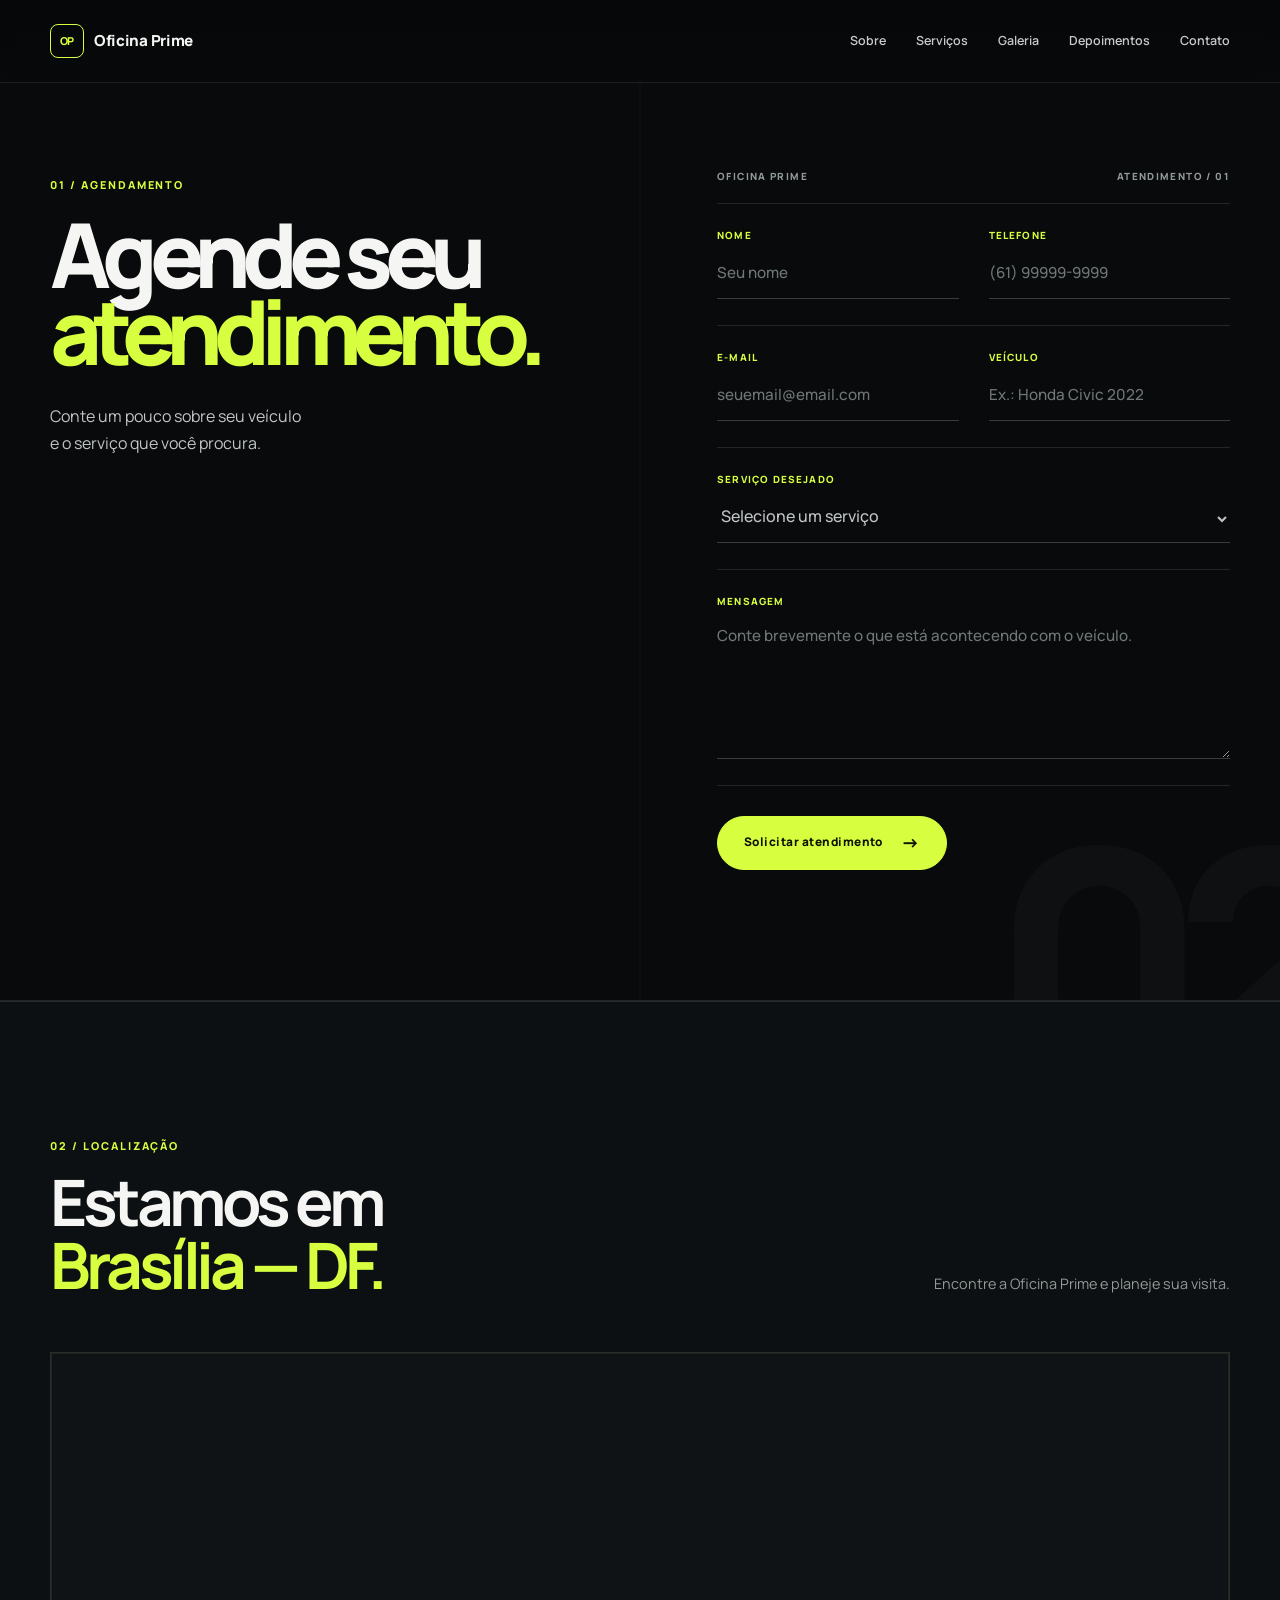
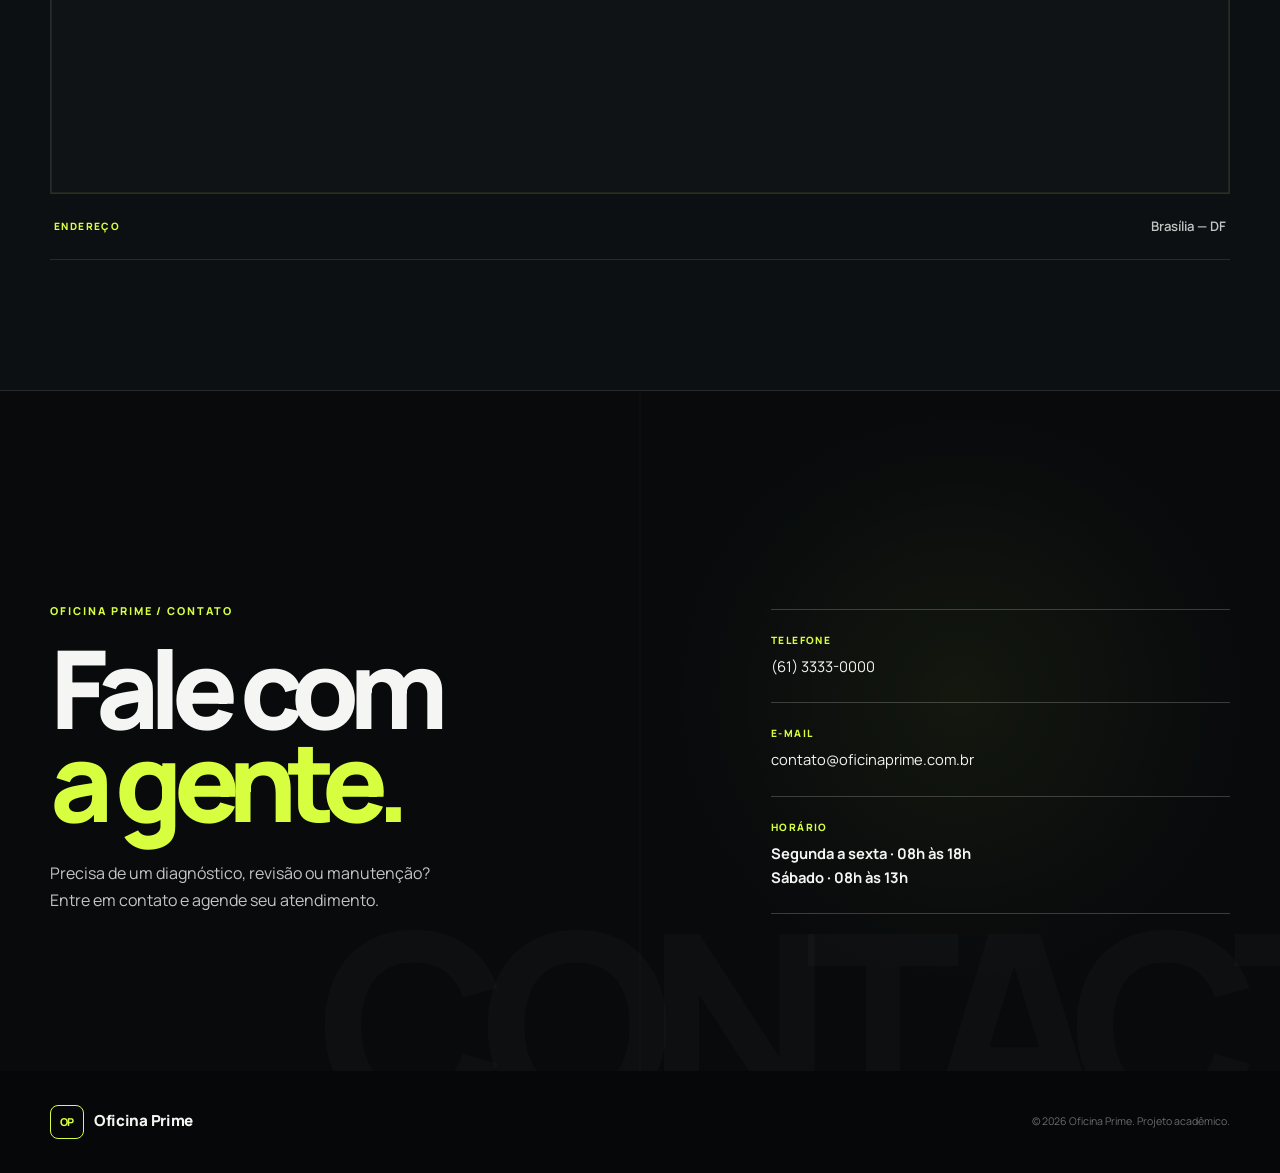
==== commit 64b98df8: "AJUSTE ROTA" ====
--- a/agendamento.html
+++ b/agendamento.html
@@ -295,11 +295,7 @@
 
         <p>© 2026 Oficina Prime. Projeto acadêmico.</p>
 
-        <nav>
-          <a href="index.html#sobre">Sobre</a>
-          <a href="servicos.html">Serviços</a>
-          <a href=" agendamento.html">Contato</a>
-        </nav>
+       
       </div>
     </footer>
   </body>
--- a/css/style.css
+++ b/css/style.css
@@ -5,37 +5,35 @@
    CSS externo | Sem JavaScript
    ========================================================= */
 
-
 /* =========================================================
    DESIGN TOKENS
    ========================================================= */
 
 :root {
-    --bg: #080a0c;
-    --bg-soft: #0d1012;
-    --surface: #101316;
-    --surface-2: #171b1f;
-    --surface-3: #1c2125;
-
-    --text: #f5f6f3;
-    --muted: #929a98;
-    --muted-light: #c1c6c4;
-
-    --line: rgba(255, 255, 255, 0.11);
-    --line-light: rgba(255, 255, 255, 0.2);
-    --line-strong: rgba(255, 255, 255, 0.28);
-
-    --accent: #d7ff3f;
-    --accent-soft: rgba(215, 255, 63, 0.12);
-    --accent-dark: #101300;
-
-    --max-width: 1180px;
-    --radius: 18px;
-    --radius-small: 10px;
-
-    --ease: cubic-bezier(0.22, 1, 0.36, 1);
-}
-
+  --bg: #080a0c;
+  --bg-soft: #0d1012;
+  --surface: #101316;
+  --surface-2: #171b1f;
+  --surface-3: #1c2125;
+
+  --text: #f5f6f3;
+  --muted: #929a98;
+  --muted-light: #c1c6c4;
+
+  --line: rgba(255, 255, 255, 0.11);
+  --line-light: rgba(255, 255, 255, 0.2);
+  --line-strong: rgba(255, 255, 255, 0.28);
+
+  --accent: #d7ff3f;
+  --accent-soft: rgba(215, 255, 63, 0.12);
+  --accent-dark: #101300;
+
+  --max-width: 1180px;
+  --radius: 18px;
+  --radius-small: 10px;
+
+  --ease: cubic-bezier(0.22, 1, 0.36, 1);
+}
 
 /* =========================================================
    RESET
@@ -44,86 +42,84 @@
 *,
 *::before,
 *::after {
-    box-sizing: border-box;
-    margin: 0;
-    padding: 0;
+  box-sizing: border-box;
+  margin: 0;
+  padding: 0;
 }
 
 html {
-    scroll-behavior: smooth;
-    background: var(--bg);
+  scroll-behavior: smooth;
+  background: var(--bg);
 }
 
 body {
-    min-width: 320px;
-    background: var(--bg);
-    color: var(--text);
-    font-family: "Manrope", Arial, sans-serif;
-    line-height: 1.6;
-    overflow-x: hidden;
+  min-width: 320px;
+  background: var(--bg);
+  color: var(--text);
+  font-family: "Manrope", Arial, sans-serif;
+  line-height: 1.6;
+  overflow-x: hidden;
 }
 
 ::selection {
-    background: var(--accent);
-    color: var(--accent-dark);
+  background: var(--accent);
+  color: var(--accent-dark);
 }
 
 img {
-    display: block;
-    max-width: 100%;
+  display: block;
+  max-width: 100%;
 }
 
 a {
-    color: inherit;
-    text-decoration: none;
+  color: inherit;
+  text-decoration: none;
 }
 
 button,
 a {
-    -webkit-tap-highlight-color: transparent;
+  -webkit-tap-highlight-color: transparent;
 }
 
 button,
 input,
 textarea,
 select {
-    font: inherit;
+  font: inherit;
 }
 
 address {
-    font-style: normal;
+  font-style: normal;
 }
 
 h1,
 h2,
 h3,
 p {
-    text-wrap: balance;
-}
-
+  text-wrap: balance;
+}
 
 /* =========================================================
    GLOBAL
    ========================================================= */
 
 .container {
-    width: min(calc(100% - 40px), var(--max-width));
-    margin-inline: auto;
+  width: min(calc(100% - 40px), var(--max-width));
+  margin-inline: auto;
 }
 
 .section {
-    padding-block: 130px;
+  padding-block: 130px;
 }
 
 .eyebrow {
-    color: var(--accent);
-    font-size: 0.68rem;
-    font-weight: 800;
-    letter-spacing: 0.18em;
-    line-height: 1.2;
-    text-transform: uppercase;
-}
-
+  color: var(--accent);
+  font-size: 0.68rem;
+  font-weight: 800;
+  letter-spacing: 0.18em;
+  line-height: 1.2;
+  text-transform: uppercase;
+}
 
 /* =========================================================
    ACCESSIBILITY
@@ -131,143 +127,140 @@
 
 a:focus-visible,
 summary:focus-visible {
-    outline: 2px solid var(--accent);
-    outline-offset: 5px;
-}
-
+  outline: 2px solid var(--accent);
+  outline-offset: 5px;
+}
 
 /* =========================================================
    HEADER
    ========================================================= */
 
 .site-header {
-    position: absolute;
-    z-index: 20;
-    top: 0;
-    left: 0;
-    width: 100%;
-    border-bottom: 1px solid rgba(255, 255, 255, 0.1);
-
-    background:
-        linear-gradient(
-            180deg,
-            rgba(5, 7, 8, 0.9) 0%,
-            rgba(5, 7, 8, 0.5) 55%,
-            rgba(5, 7, 8, 0) 100%
-        );
-
-    backdrop-filter: blur(10px);
-    -webkit-backdrop-filter: blur(10px);
+  position: absolute;
+  z-index: 20;
+  top: 0;
+  left: 0;
+  width: 100%;
+  border-bottom: 1px solid rgba(255, 255, 255, 0.1);
+
+  background: linear-gradient(
+    180deg,
+    rgba(5, 7, 8, 0.9) 0%,
+    rgba(5, 7, 8, 0.5) 55%,
+    rgba(5, 7, 8, 0) 100%
+  );
+
+  backdrop-filter: blur(10px);
+  -webkit-backdrop-filter: blur(10px);
 }
 
 .nav {
-    min-height: 82px;
-
-    display: flex;
-    align-items: center;
-    justify-content: space-between;
-
-    gap: 24px;
+  min-height: 82px;
+
+  display: flex;
+  align-items: center;
+  justify-content: space-between;
+
+  gap: 24px;
 }
 
 .brand {
-    display: inline-flex;
-    align-items: center;
-    gap: 10px;
-
-    font-size: 0.95rem;
-    font-weight: 800;
-    letter-spacing: -0.02em;
-
-    transition: opacity 250ms ease;
+  display: inline-flex;
+  align-items: center;
+  gap: 10px;
+
+  font-size: 0.95rem;
+  font-weight: 800;
+  letter-spacing: -0.02em;
+
+  transition: opacity 250ms ease;
 }
 
 .brand:hover {
-    opacity: 0.88;
+  opacity: 0.88;
 }
 
 .brand-mark {
-    width: 34px;
-    height: 34px;
-
-    display: grid;
-    place-items: center;
-
-    border: 1px solid var(--accent);
-    border-radius: 8px;
-
-    color: var(--accent);
-
-    font-size: 0.68rem;
-    font-weight: 800;
-    letter-spacing: -0.04em;
-
-    transition:
-        background 300ms var(--ease),
-        color 300ms var(--ease),
-        transform 300ms var(--ease);
+  width: 34px;
+  height: 34px;
+
+  display: grid;
+  place-items: center;
+
+  border: 1px solid var(--accent);
+  border-radius: 8px;
+
+  color: var(--accent);
+
+  font-size: 0.68rem;
+  font-weight: 800;
+  letter-spacing: -0.04em;
+
+  transition:
+    background 300ms var(--ease),
+    color 300ms var(--ease),
+    transform 300ms var(--ease);
 }
 
 .brand:hover .brand-mark {
-    background: var(--accent);
-    color: var(--accent-dark);
-    transform: rotate(-4deg);
+  background: var(--accent);
+  color: var(--accent-dark);
+  transform: rotate(-4deg);
 }
 
 .nav-list {
-    display: flex;
-    align-items: center;
-
-    gap: 30px;
-
-    list-style: none;
+  display: flex;
+  align-items: center;
+
+  gap: 30px;
+
+  list-style: none;
 }
 
 .nav-list a,
 .footer-inner nav a {
-    position: relative;
-
-    display: inline-block;
-
-    padding-bottom: 5px;
-
-    color: #c7cac8;
-
-    font-size: 0.78rem;
-    font-weight: 600;
-
-    transition: color 250ms ease;
+  position: relative;
+
+  display: inline-block;
+
+  padding-bottom: 5px;
+
+  color: #c7cac8;
+
+  font-size: 0.78rem;
+  font-weight: 600;
+
+  transition: color 250ms ease;
 }
 
 .nav-list a::after,
 .footer-inner nav a::after {
-    content: "";
-
-    position: absolute;
-    left: 0;
-    bottom: 0;
-
-    width: 100%;
-    height: 1px;
-
-    background: var(--accent);
-
-    transform: scaleX(0);
-    transform-origin: left;
-
-    transition: transform 400ms var(--ease);
+  content: "";
+
+  position: absolute;
+  left: 0;
+  bottom: 0;
+
+  width: 100%;
+  height: 1px;
+
+  background: var(--accent);
+
+  transform: scaleX(0);
+  transform-origin: left;
+
+  transition: transform 400ms var(--ease);
 }
 
 .nav-list a:hover,
 .footer-inner nav a:hover {
-    color: var(--accent);
+  color: var(--accent);
 }
 
 .nav-list a:hover::after,
 .footer-inner nav a:hover::after {
-    transform: scaleX(1);
-}
-
+  transform: scaleX(1);
+}
 
 /* =========================================================
    BUTTONS
@@ -275,1320 +268,1277 @@
 
 .nav-cta,
 .button {
-    display: inline-flex;
-    align-items: center;
-    justify-content: center;
-
-    gap: 12px;
-
-    min-height: 46px;
-
-    padding-inline: 21px;
-
-    border-radius: 999px;
-
-    font-size: 0.76rem;
-    font-weight: 800;
-
-    transition:
-        transform 350ms var(--ease),
-        background 350ms var(--ease),
-        border-color 350ms var(--ease),
-        color 350ms var(--ease),
-        box-shadow 350ms var(--ease);
+  display: inline-flex;
+  align-items: center;
+  justify-content: center;
+
+  gap: 12px;
+
+  min-height: 46px;
+
+  padding-inline: 21px;
+
+  border-radius: 999px;
+
+  font-size: 0.76rem;
+  font-weight: 800;
+
+  transition:
+    transform 350ms var(--ease),
+    background 350ms var(--ease),
+    border-color 350ms var(--ease),
+    color 350ms var(--ease),
+    box-shadow 350ms var(--ease);
 }
 
 .nav-cta {
-    border: 1px solid var(--line-light);
+  border: 1px solid var(--line-light);
 }
 
 .nav-cta:hover {
-    background: var(--accent);
-    border-color: var(--accent);
-    color: var(--accent-dark);
-
-    transform: translateY(-2px);
-}
-
+  background: var(--accent);
+  border-color: var(--accent);
+  color: var(--accent-dark);
+
+  transform: translateY(-2px);
+}
 
 /* =========================================================
    HERO
    ========================================================= */
 
 .hero {
-    position: relative;
-
-    min-height: 850px;
-
-    display: flex;
-    align-items: center;
-
-    overflow: hidden;
-    isolation: isolate;
+  position: relative;
+
+  min-height: 850px;
+
+  display: flex;
+  align-items: center;
+
+  overflow: hidden;
+  isolation: isolate;
 }
 
 .hero::before {
-    content: "";
-
-    position: absolute;
-    inset: -4%;
-
-    z-index: -3;
-
-    background:
-        linear-gradient(
-            90deg,
-            rgba(4, 5, 6, 0.97) 0%,
-            rgba(4, 5, 6, 0.82) 30%,
-            rgba(4, 5, 6, 0.48) 55%,
-            rgba(4, 5, 6, 0.2) 75%,
-            rgba(4, 5, 6, 0.58) 100%
-        ),
-        url("https://images.openai.com/static-rsc-4/J9XEcjwS8khHdvY824bc_a_D7ToQYi3SS4SushxaWf_hAIIKZANm3z7cgJ6xonuMHlvomdSQ1pOXsefHg6kYDiG3YLXV7Wgrr9OOvkVNQ3PKe7cLc3u8ps7wNwKSJLRiXW9v_p-H8PmX5MDppaCjmGeOzXjtiLNpYaKRdAmvf1fOMqSAPRlxaHKPpEtnssSI?purpose=fullsize")
-        center / cover no-repeat;
-
-    transform: scale(1.04);
-
-    animation:
-        hero-camera 18s ease-in-out infinite alternate,
-        hero-entry 1.8s var(--ease) both;
+  content: "";
+
+  position: absolute;
+  inset: -4%;
+
+  z-index: -3;
+
+  background:
+    linear-gradient(
+      90deg,
+      rgba(4, 5, 6, 0.97) 0%,
+      rgba(4, 5, 6, 0.82) 30%,
+      rgba(4, 5, 6, 0.48) 55%,
+      rgba(4, 5, 6, 0.2) 75%,
+      rgba(4, 5, 6, 0.58) 100%
+    ),
+    url("https://images.openai.com/static-rsc-4/J9XEcjwS8khHdvY824bc_a_D7ToQYi3SS4SushxaWf_hAIIKZANm3z7cgJ6xonuMHlvomdSQ1pOXsefHg6kYDiG3YLXV7Wgrr9OOvkVNQ3PKe7cLc3u8ps7wNwKSJLRiXW9v_p-H8PmX5MDppaCjmGeOzXjtiLNpYaKRdAmvf1fOMqSAPRlxaHKPpEtnssSI?purpose=fullsize")
+      center / cover no-repeat;
+
+  transform: scale(1.04);
+
+  animation:
+    hero-camera 18s ease-in-out infinite alternate,
+    hero-entry 1.8s var(--ease) both;
 }
 
 @keyframes hero-camera {
-    from {
-        transform: scale(1.04) translate3d(0, 0, 0);
-    }
-
-    to {
-        transform: scale(1.1) translate3d(-1.2%, -0.5%, 0);
-    }
+  from {
+    transform: scale(1.04) translate3d(0, 0, 0);
+  }
+
+  to {
+    transform: scale(1.1) translate3d(-1.2%, -0.5%, 0);
+  }
 }
 
 @keyframes hero-entry {
-    from {
-        opacity: 0;
-    }
-
-    to {
-        opacity: 1;
-    }
+  from {
+    opacity: 0;
+  }
+
+  to {
+    opacity: 1;
+  }
 }
 
 .hero::after {
-    content: "";
-
-    position: absolute;
-    inset: 0;
-
-    z-index: -1;
-
-    pointer-events: none;
-
-    background:
-        radial-gradient(
-            circle at 68% 42%,
-            rgba(215, 255, 63, 0.08),
-            transparent 25%
-        ),
-        radial-gradient(
-            ellipse at center,
-            transparent 35%,
-            rgba(0, 0, 0, 0.72) 100%
-        ),
-        linear-gradient(
-            180deg,
-            rgba(0, 0, 0, 0.2),
-            transparent 25%,
-            transparent 70%,
-            rgba(0, 0, 0, 0.45)
-        );
+  content: "";
+
+  position: absolute;
+  inset: 0;
+
+  z-index: -1;
+
+  pointer-events: none;
+
+  background:
+    radial-gradient(
+      circle at 68% 42%,
+      rgba(215, 255, 63, 0.08),
+      transparent 25%
+    ),
+    radial-gradient(
+      ellipse at center,
+      transparent 35%,
+      rgba(0, 0, 0, 0.72) 100%
+    ),
+    linear-gradient(
+      180deg,
+      rgba(0, 0, 0, 0.2),
+      transparent 25%,
+      transparent 70%,
+      rgba(0, 0, 0, 0.45)
+    );
 }
 
 .hero-overlay {
-    position: absolute;
-    inset: 24px;
-
-    z-index: 1;
-
-    pointer-events: none;
-
-    border: 1px solid rgba(255, 255, 255, 0.12);
-
-    background:
-        linear-gradient(
-            90deg,
-            transparent,
-            rgba(255, 255, 255, 0.035),
-            transparent
-        );
+  position: absolute;
+  inset: 24px;
+
+  z-index: 1;
+
+  pointer-events: none;
+
+  border: 1px solid rgba(255, 255, 255, 0.12);
+
+  background: linear-gradient(
+    90deg,
+    transparent,
+    rgba(255, 255, 255, 0.035),
+    transparent
+  );
 }
 
 .hero-overlay::before,
 .hero-overlay::after {
-    content: "";
-
-    position: absolute;
-
-    width: 34px;
-    height: 34px;
-
-    border-color: var(--accent);
-    border-style: solid;
-
-    opacity: 0.75;
+  content: "";
+
+  position: absolute;
+
+  width: 34px;
+  height: 34px;
+
+  border-color: var(--accent);
+  border-style: solid;
+
+  opacity: 0.75;
 }
 
 .hero-overlay::before {
-    top: -1px;
-    left: -1px;
-
-    border-width: 1px 0 0 1px;
+  top: -1px;
+  left: -1px;
+
+  border-width: 1px 0 0 1px;
 }
 
 .hero-overlay::after {
-    right: -1px;
-    bottom: -1px;
-
-    border-width: 0 1px 1px 0;
+  right: -1px;
+  bottom: -1px;
+
+  border-width: 0 1px 1px 0;
 }
 
 .hero-content {
-    position: relative;
-    z-index: 2;
-
-    padding-top: 80px;
+  position: relative;
+  z-index: 2;
+
+  padding-top: 80px;
 }
 
 .hero-content .eyebrow {
+  opacity: 0;
+
+  animation: hero-fade-up 1s 250ms var(--ease) forwards;
+}
+
+.hero h1 {
+  max-width: 900px;
+
+  margin-top: 18px;
+
+  font-size: clamp(3.6rem, 9vw, 8rem);
+  font-weight: 800;
+
+  letter-spacing: -0.085em;
+  line-height: 0.88;
+
+  opacity: 0;
+
+  animation: hero-title 1.2s 400ms var(--ease) forwards;
+}
+
+.hero h1 em {
+  color: var(--accent);
+  font-style: normal;
+}
+
+@keyframes hero-title {
+  from {
     opacity: 0;
-
-    animation:
-        hero-fade-up 1s 250ms var(--ease) forwards;
-}
-
-.hero h1 {
-    max-width: 900px;
-
-    margin-top: 18px;
-
-    font-size: clamp(3.6rem, 9vw, 8rem);
-    font-weight: 800;
-
-    letter-spacing: -0.085em;
-    line-height: 0.88;
-
+    transform: translateY(35px);
+    filter: blur(8px);
+  }
+
+  to {
+    opacity: 1;
+    transform: translateY(0);
+    filter: blur(0);
+  }
+}
+
+.hero-text {
+  max-width: 560px;
+
+  margin-top: 30px;
+
+  color: #c8ccca;
+
+  font-size: clamp(1rem, 2vw, 1.18rem);
+  line-height: 1.55;
+
+  opacity: 0;
+
+  animation: hero-fade-up 1s 650ms var(--ease) forwards;
+}
+
+.hero-actions {
+  display: flex;
+  flex-wrap: wrap;
+
+  gap: 12px;
+
+  margin-top: 36px;
+
+  opacity: 0;
+
+  animation: hero-fade-up 1s 800ms var(--ease) forwards;
+}
+
+@keyframes hero-fade-up {
+  from {
     opacity: 0;
-
-    animation:
-        hero-title 1.2s 400ms var(--ease) forwards;
-}
-
-.hero h1 em {
-    color: var(--accent);
-    font-style: normal;
-}
-
-@keyframes hero-title {
-    from {
-        opacity: 0;
-        transform: translateY(35px);
-        filter: blur(8px);
-    }
-
-    to {
-        opacity: 1;
-        transform: translateY(0);
-        filter: blur(0);
-    }
-}
-
-.hero-text {
-    max-width: 560px;
-
-    margin-top: 30px;
-
-    color: #c8ccca;
-
-    font-size: clamp(1rem, 2vw, 1.18rem);
-    line-height: 1.55;
-
-    opacity: 0;
-
-    animation:
-        hero-fade-up 1s 650ms var(--ease) forwards;
-}
-
-.hero-actions {
-    display: flex;
-    flex-wrap: wrap;
-
-    gap: 12px;
-
-    margin-top: 36px;
-
-    opacity: 0;
-
-    animation:
-        hero-fade-up 1s 800ms var(--ease) forwards;
-}
-
-@keyframes hero-fade-up {
-    from {
-        opacity: 0;
-        transform: translateY(22px);
-    }
-
-    to {
-        opacity: 1;
-        transform: translateY(0);
-    }
+    transform: translateY(22px);
+  }
+
+  to {
+    opacity: 1;
+    transform: translateY(0);
+  }
 }
 
 .button-primary {
-    background: var(--accent);
-    color: var(--accent-dark);
-
-    box-shadow:
-        0 12px 35px rgba(215, 255, 63, 0.12);
+  background: var(--accent);
+  color: var(--accent-dark);
+
+  box-shadow: 0 12px 35px rgba(215, 255, 63, 0.12);
 }
 
 .button-primary:hover {
-    transform: translateY(-3px);
-
-    box-shadow:
-        0 18px 45px rgba(215, 255, 63, 0.2);
+  transform: translateY(-3px);
+
+  box-shadow: 0 18px 45px rgba(215, 255, 63, 0.2);
 }
 
 .button-primary span {
-    transition: transform 300ms var(--ease);
+  transition: transform 300ms var(--ease);
 }
 
 .button-primary:hover span {
-    transform: translateX(4px);
+  transform: translateX(4px);
 }
 
 .button-ghost {
-    border: 1px solid rgba(255, 255, 255, 0.28);
-
-    color: var(--text);
-
-    background: rgba(255, 255, 255, 0.025);
-
-    backdrop-filter: blur(5px);
+  border: 1px solid rgba(255, 255, 255, 0.28);
+
+  color: var(--text);
+
+  background: rgba(255, 255, 255, 0.025);
+
+  backdrop-filter: blur(5px);
 }
 
 .button-ghost:hover {
-    border-color: rgba(255, 255, 255, 0.6);
-
-    background: rgba(255, 255, 255, 0.08);
-
-    transform: translateY(-3px);
+  border-color: rgba(255, 255, 255, 0.6);
+
+  background: rgba(255, 255, 255, 0.08);
+
+  transform: translateY(-3px);
 }
 
 .hero-note {
-    position: absolute;
-
-    z-index: 2;
-
-    right: 0;
-    bottom: 32px;
-    left: 0;
-
-    display: flex;
-    justify-content: space-between;
-
-    color: rgba(255, 255, 255, 0.48);
-
-    font-size: 0.62rem;
-    font-weight: 700;
-
-    letter-spacing: 0.15em;
-
-    opacity: 0;
-
-    animation:
-        hero-fade-up 1s 1s var(--ease) forwards;
+  position: absolute;
+
+  z-index: 2;
+
+  right: 0;
+  bottom: 32px;
+  left: 0;
+
+  display: flex;
+  justify-content: space-between;
+
+  color: rgba(255, 255, 255, 0.48);
+
+  font-size: 0.62rem;
+  font-weight: 700;
+
+  letter-spacing: 0.15em;
+
+  opacity: 0;
+
+  animation: hero-fade-up 1s 1s var(--ease) forwards;
 }
 
 .hero-note span:nth-child(2) {
-    color: var(--accent);
-}
-
+  color: var(--accent);
+}
 
 /* =========================================================
    ABOUT
    ========================================================= */
 
 .about {
-    position: relative;
-
-    display: grid;
-
-    grid-template-columns: 0.85fr 1.15fr;
-
-    gap: 100px;
+  position: relative;
+
+  display: grid;
+
+  grid-template-columns: 0.85fr 1.15fr;
+
+  gap: 100px;
 }
 
 .about::before {
-    content: "01";
-
-    position: absolute;
-
-    top: 0;
-    right: 0;
-
-    color: rgba(255, 255, 255, 0.035);
-
-    font-size: clamp(8rem, 20vw, 18rem);
-    font-weight: 800;
-
-    letter-spacing: -0.1em;
-    line-height: 0.7;
-
-    pointer-events: none;
+  content: "01";
+
+  position: absolute;
+
+  top: 0;
+  right: 0;
+
+  color: rgba(255, 255, 255, 0.035);
+
+  font-size: clamp(8rem, 20vw, 18rem);
+  font-weight: 800;
+
+  letter-spacing: -0.1em;
+  line-height: 0.7;
+
+  pointer-events: none;
 }
 
 .about h2,
 .section-heading h2,
 .contact h2 {
-    margin-top: 14px;
-
-    font-size: clamp(2.5rem, 5vw, 4.7rem);
-
-    letter-spacing: -0.07em;
-    line-height: 0.98;
+  margin-top: 14px;
+
+  font-size: clamp(2.5rem, 5vw, 4.7rem);
+
+  letter-spacing: -0.07em;
+  line-height: 0.98;
 }
 
 .about-copy {
-    padding-top: 18px;
+  padding-top: 18px;
 }
 
 .lead {
-    max-width: 700px;
-
-    color: var(--text);
-
-    font-size: clamp(1.3rem, 2.5vw, 1.8rem);
-
-    line-height: 1.32;
-    letter-spacing: -0.025em;
+  max-width: 700px;
+
+  color: var(--text);
+
+  font-size: clamp(1.3rem, 2.5vw, 1.8rem);
+
+  line-height: 1.32;
+  letter-spacing: -0.025em;
 }
 
 .about-copy > p + p {
-    max-width: 650px;
-
-    margin-top: 22px;
-
-    color: var(--muted);
-
-    font-size: 0.95rem;
-}
-
+  max-width: 650px;
+
+  margin-top: 22px;
+
+  color: var(--muted);
+
+  font-size: 0.95rem;
+}
 
 /* =========================================================
    STATS
    ========================================================= */
 
 .stats {
-    display: grid;
-
-    grid-template-columns: repeat(3, 1fr);
-
-    gap: 25px;
-
-    margin-top: 58px;
-    padding-top: 28px;
-
-    border-top: 1px solid var(--line);
+  display: grid;
+
+  grid-template-columns: repeat(3, 1fr);
+
+  gap: 25px;
+
+  margin-top: 58px;
+  padding-top: 28px;
+
+  border-top: 1px solid var(--line);
 }
 
 .stats div {
-    display: grid;
-    gap: 5px;
+  display: grid;
+  gap: 5px;
 }
 
 .stats strong {
-    font-size: clamp(2rem, 4vw, 3.2rem);
-
-    letter-spacing: -0.07em;
-    line-height: 1;
+  font-size: clamp(2rem, 4vw, 3.2rem);
+
+  letter-spacing: -0.07em;
+  line-height: 1;
 }
 
 .stats span {
-    color: var(--muted);
-
-    font-size: 0.68rem;
-
-    text-transform: uppercase;
-    letter-spacing: 0.08em;
-}
-
+  color: var(--muted);
+
+  font-size: 0.68rem;
+
+  text-transform: uppercase;
+  letter-spacing: 0.08em;
+}
 
 /* =========================================================
    SERVICES
    ========================================================= */
 
 .services {
-    position: relative;
-
-    background:
-        linear-gradient(
-            180deg,
-            #101316 0%,
-            #0d1012 100%
-        );
-
-    border-block: 1px solid rgba(255, 255, 255, 0.05);
+  position: relative;
+
+  background: linear-gradient(180deg, #101316 0%, #0d1012 100%);
+
+  border-block: 1px solid rgba(255, 255, 255, 0.05);
 }
 
 .services::before {
-    content: "";
-
-    position: absolute;
-    inset: 0;
-
-    pointer-events: none;
-
-    background:
-        linear-gradient(
-            90deg,
-            transparent 49.9%,
-            rgba(255, 255, 255, 0.025) 50%,
-            transparent 50.1%
-        );
+  content: "";
+
+  position: absolute;
+  inset: 0;
+
+  pointer-events: none;
+
+  background: linear-gradient(
+    90deg,
+    transparent 49.9%,
+    rgba(255, 255, 255, 0.025) 50%,
+    transparent 50.1%
+  );
 }
 
 .section-heading {
-    display: flex;
-
-    align-items: flex-end;
-    justify-content: space-between;
-
-    gap: 50px;
-
-    margin-bottom: 55px;
+  display: flex;
+
+  align-items: flex-end;
+  justify-content: space-between;
+
+  gap: 50px;
+
+  margin-bottom: 55px;
 }
 
 .section-heading > p {
-    max-width: 400px;
-
-    color: var(--muted);
-
-    font-size: 0.9rem;
-    line-height: 1.7;
+  max-width: 400px;
+
+  color: var(--muted);
+
+  font-size: 0.9rem;
+  line-height: 1.7;
 }
 
 .service-grid {
-    display: grid;
-
-    grid-template-columns: repeat(3, 1fr);
-
-    border-top: 1px solid var(--line);
-    border-left: 1px solid var(--line);
+  display: grid;
+
+  grid-template-columns: repeat(3, 1fr);
+
+  border-top: 1px solid var(--line);
+  border-left: 1px solid var(--line);
 }
 
 .service-card {
-    position: relative;
-
-    min-height: 420px;
-
-    padding: 32px;
-
-    border-right: 1px solid var(--line);
-    border-bottom: 1px solid var(--line);
-
-    background: rgba(16, 19, 22, 0.7);
-
-    overflow: hidden;
-
-    transition:
-        background 500ms var(--ease),
-        transform 500ms var(--ease);
+  position: relative;
+
+  min-height: 420px;
+
+  padding: 32px;
+
+  border-right: 1px solid var(--line);
+  border-bottom: 1px solid var(--line);
+
+  background: rgba(16, 19, 22, 0.7);
+
+  overflow: hidden;
+
+  transition:
+    background 500ms var(--ease),
+    transform 500ms var(--ease);
 }
 
 .service-card::before {
-    content: "";
-
-    position: absolute;
-
-    left: 0;
-    bottom: 0;
-
-    width: 100%;
-    height: 2px;
-
-    background: var(--accent);
-
-    transform: scaleX(0);
-    transform-origin: left;
-
-    transition: transform 500ms var(--ease);
+  content: "";
+
+  position: absolute;
+
+  left: 0;
+  bottom: 0;
+
+  width: 100%;
+  height: 2px;
+
+  background: var(--accent);
+
+  transform: scaleX(0);
+  transform-origin: left;
+
+  transition: transform 500ms var(--ease);
 }
 
 .service-card:hover {
-    background: #171b1f;
-
-    transform: translateY(-6px);
+  background: #171b1f;
+
+  transform: translateY(-6px);
 }
 
 .service-card:hover::before {
-    transform: scaleX(1);
+  transform: scaleX(1);
 }
 
 .service-card-featured {
-    background: var(--accent);
-    color: var(--accent-dark);
+  background: var(--accent);
+  color: var(--accent-dark);
 }
 
 .service-card-featured:hover {
-    background: #e0ff57;
+  background: #e0ff57;
 }
 
 .service-number {
-    position: absolute;
-
-    top: 28px;
-    right: 28px;
-
-    font-size: 0.65rem;
-    font-weight: 800;
-
-    opacity: 0.55;
+  position: absolute;
+
+  top: 28px;
+  right: 28px;
+
+  font-size: 0.65rem;
+  font-weight: 800;
+
+  opacity: 0.55;
 }
 
 .service-icon {
-    margin-top: 62px;
-
-    font-size: 2.8rem;
-
-    line-height: 1;
-
-    transition: transform 500ms var(--ease);
+  margin-top: 62px;
+
+  font-size: 2.8rem;
+
+  line-height: 1;
+
+  transition: transform 500ms var(--ease);
 }
 
 .service-card:hover .service-icon {
-    transform: translateX(7px) scale(1.08);
+  transform: translateX(7px) scale(1.08);
 }
 
 .service-card h3 {
-    max-width: 260px;
-
-    margin-top: 32px;
-
-    font-size: 1.6rem;
-
-    line-height: 1.05;
-    letter-spacing: -0.045em;
+  max-width: 260px;
+
+  margin-top: 32px;
+
+  font-size: 1.6rem;
+
+  line-height: 1.05;
+  letter-spacing: -0.045em;
 }
 
 .service-card p {
-    max-width: 320px;
-
-    margin-top: 16px;
-
-    color: var(--muted);
-
-    font-size: 0.86rem;
-    line-height: 1.65;
+  max-width: 320px;
+
+  margin-top: 16px;
+
+  color: var(--muted);
+
+  font-size: 0.86rem;
+  line-height: 1.65;
 }
 
 .service-card-featured p {
-    color: rgba(16, 19, 0, 0.7);
+  color: rgba(16, 19, 0, 0.7);
 }
 
 .service-card a {
-    position: absolute;
-
-    right: 30px;
-    bottom: 30px;
-    left: 30px;
-
-    display: flex;
-    justify-content: space-between;
-
-    padding-top: 16px;
-
-    border-top: 1px solid var(--line);
-
-    font-size: 0.68rem;
-    font-weight: 800;
-
-    text-transform: uppercase;
-    letter-spacing: 0.06em;
+  position: absolute;
+
+  right: 30px;
+  bottom: 30px;
+  left: 30px;
+
+  display: flex;
+  justify-content: space-between;
+
+  padding-top: 16px;
+
+  border-top: 1px solid var(--line);
+
+  font-size: 0.68rem;
+  font-weight: 800;
+
+  text-transform: uppercase;
+  letter-spacing: 0.06em;
 }
 
 .service-card a span {
-    transition: transform 300ms var(--ease);
+  transition: transform 300ms var(--ease);
 }
 
 .service-card a:hover span {
-    transform: translate(4px, -4px);
-}
-
+  transform: translate(4px, -4px);
+}
 
 /* =========================================================
    GALLERY
    ========================================================= */
 
 .gallery {
-    position: relative;
+  position: relative;
 }
 
 .gallery-grid {
-    display: grid;
-
-    grid-template-columns: 1.35fr 0.8fr 0.8fr;
-
-    gap: 12px;
+  display: grid;
+
+  grid-template-columns: 1.35fr 0.8fr 0.8fr;
+
+  gap: 12px;
 }
 
 .gallery-item {
-    position: relative;
-
-    overflow: hidden;
-
-    background: var(--surface);
-
-    border: 1px solid rgba(255, 255, 255, 0.04);
+  position: relative;
+
+  overflow: hidden;
+
+  background: var(--surface);
+
+  border: 1px solid rgba(255, 255, 255, 0.04);
 }
 
 .gallery-item::after {
-    content: "";
-
-    position: absolute;
-    inset: 0;
-
-    background:
-        linear-gradient(
-            180deg,
-            transparent 45%,
-            rgba(0, 0, 0, 0.78)
-        );
-
-    pointer-events: none;
-
-    opacity: 0.75;
+  content: "";
+
+  position: absolute;
+  inset: 0;
+
+  background: linear-gradient(180deg, transparent 45%, rgba(0, 0, 0, 0.78));
+
+  pointer-events: none;
+
+  opacity: 0.75;
 }
 
 .gallery-item img {
-    width: 100%;
-    height: 370px;
-
-    object-fit: cover;
-
-    filter:
-        grayscale(15%)
-        contrast(1.04);
-
-    transition:
-        transform 1.2s var(--ease),
-        filter 800ms ease;
+  width: 100%;
+  height: 370px;
+
+  object-fit: cover;
+
+  filter: grayscale(15%) contrast(1.04);
+
+  transition:
+    transform 1.2s var(--ease),
+    filter 800ms ease;
 }
 
 .gallery-large img {
-    height: 510px;
+  height: 510px;
 }
 
 .gallery-item:hover img {
-    transform: scale(1.08);
-
-    filter:
-        grayscale(0%)
-        contrast(1.08);
+  transform: scale(1.08);
+
+  filter: grayscale(0%) contrast(1.08);
 }
 
 .gallery-item figcaption {
-    position: absolute;
-
-    z-index: 2;
-
-    right: 18px;
-    bottom: 18px;
-    left: 18px;
-
-    padding-top: 14px;
-
-    border-top: 1px solid rgba(255, 255, 255, 0.35);
-
-    color: rgba(255, 255, 255, 0.72);
-
-    font-size: 0.64rem;
-    font-weight: 700;
-
-    letter-spacing: 0.09em;
-    text-transform: uppercase;
-
-    transition:
-        color 300ms ease,
-        border-color 300ms ease;
+  position: absolute;
+
+  z-index: 2;
+
+  right: 18px;
+  bottom: 18px;
+  left: 18px;
+
+  padding-top: 14px;
+
+  border-top: 1px solid rgba(255, 255, 255, 0.35);
+
+  color: rgba(255, 255, 255, 0.72);
+
+  font-size: 0.64rem;
+  font-weight: 700;
+
+  letter-spacing: 0.09em;
+  text-transform: uppercase;
+
+  transition:
+    color 300ms ease,
+    border-color 300ms ease;
 }
 
 .gallery-item:hover figcaption {
-    color: var(--accent);
-    border-color: var(--accent);
-}
-
+  color: var(--accent);
+  border-color: var(--accent);
+}
 
 /* =========================================================
    TESTIMONIALS
    ========================================================= */
 
 .testimonials {
-    background: #0c0f11;
+  background: #0c0f11;
 }
 
 .testimonial-grid {
-    display: grid;
-
-    grid-template-columns: repeat(3, 1fr);
-
-    gap: 1px;
-
-    background: var(--line);
-
-    border: 1px solid var(--line);
+  display: grid;
+
+  grid-template-columns: repeat(3, 1fr);
+
+  gap: 1px;
+
+  background: var(--line);
+
+  border: 1px solid var(--line);
 }
 
 .testimonial-card {
-    position: relative;
-
-    min-height: 270px;
-
-    padding: 34px 30px;
-
-    background: #0c0f11;
-
-    border: 0;
-    border-radius: 0;
-
-    transition: background 500ms var(--ease);
+  position: relative;
+
+  min-height: 270px;
+
+  padding: 34px 30px;
+
+  background: #0c0f11;
+
+  border: 0;
+  border-radius: 0;
+
+  transition: background 500ms var(--ease);
 }
 
 .testimonial-card:hover {
-    background: #15191c;
+  background: #15191c;
 }
 
 .testimonial-card::before {
-    content: "“";
-
-    position: absolute;
-
-    top: 22px;
-    right: 28px;
-
-    color: rgba(215, 255, 63, 0.12);
-
-    font-family: Georgia, serif;
-
-    font-size: 6rem;
-
-    line-height: 1;
+  content: "“";
+
+  position: absolute;
+
+  top: 22px;
+  right: 28px;
+
+  color: rgba(215, 255, 63, 0.12);
+
+  font-family: Georgia, serif;
+
+  font-size: 6rem;
+
+  line-height: 1;
 }
 
 .testimonial-card p {
-    position: relative;
-    z-index: 1;
-
-    max-width: 360px;
-
-    font-size: 1rem;
-    line-height: 1.6;
+  position: relative;
+  z-index: 1;
+
+  max-width: 360px;
+
+  font-size: 1rem;
+  line-height: 1.6;
 }
 
 .testimonial-card footer {
-    display: grid;
-
-    gap: 3px;
-
-    margin-top: 32px;
-    padding-top: 17px;
-
-    border-top: 1px solid var(--line);
+  display: grid;
+
+  gap: 3px;
+
+  margin-top: 32px;
+  padding-top: 17px;
+
+  border-top: 1px solid var(--line);
 }
 
 .testimonial-card cite {
-    font-style: normal;
-
-    font-size: 0.86rem;
-    font-weight: 800;
+  font-style: normal;
+
+  font-size: 0.86rem;
+  font-weight: 800;
 }
 
 .testimonial-card footer span {
-    color: var(--muted);
-
-    font-size: 0.67rem;
-}
-
+  color: var(--muted);
+
+  font-size: 0.67rem;
+}
 
 /* =========================================================
    FAQ
    ========================================================= */
 
 .faq {
-    background: var(--bg);
+  background: var(--bg);
 }
 
 .faq-list {
-    display: grid;
-
-    gap: 0;
-
-    border-top: 1px solid var(--line);
+  display: grid;
+
+  gap: 0;
+
+  border-top: 1px solid var(--line);
 }
 
 .faq-item {
-    padding: 0;
-
-    background: transparent;
-
-    border: 0;
-    border-bottom: 1px solid var(--line);
-    border-radius: 0;
-
-    transition: background 300ms ease;
+  padding: 0;
+
+  background: transparent;
+
+  border: 0;
+  border-bottom: 1px solid var(--line);
+  border-radius: 0;
+
+  transition: background 300ms ease;
 }
 
 .faq-item:hover {
-    background: rgba(255, 255, 255, 0.025);
+  background: rgba(255, 255, 255, 0.025);
 }
 
 .faq-item summary {
-    display: flex;
-
-    align-items: center;
-    justify-content: space-between;
-
-    gap: 20px;
-
-    padding: 25px 8px;
-
-    list-style: none;
-
-    font-size: 1rem;
-    font-weight: 700;
-
-    cursor: pointer;
+  display: flex;
+
+  align-items: center;
+  justify-content: space-between;
+
+  gap: 20px;
+
+  padding: 25px 8px;
+
+  list-style: none;
+
+  font-size: 1rem;
+  font-weight: 700;
+
+  cursor: pointer;
 }
 
 .faq-item summary::-webkit-details-marker {
-    display: none;
+  display: none;
 }
 
 .faq-item summary::after {
-    content: "+";
-
-    display: grid;
-
-    flex-shrink: 0;
-
-    place-items: center;
-
-    width: 30px;
-    height: 30px;
-
-    border: 1px solid var(--line);
-    border-radius: 50%;
-
-    color: var(--accent);
-
-    font-size: 1rem;
-
-    transition:
-        transform 350ms var(--ease),
-        background 350ms ease,
-        color 350ms ease,
-        border-color 350ms ease;
+  content: "+";
+
+  display: grid;
+
+  flex-shrink: 0;
+
+  place-items: center;
+
+  width: 30px;
+  height: 30px;
+
+  border: 1px solid var(--line);
+  border-radius: 50%;
+
+  color: var(--accent);
+
+  font-size: 1rem;
+
+  transition:
+    transform 350ms var(--ease),
+    background 350ms ease,
+    color 350ms ease,
+    border-color 350ms ease;
 }
 
 .faq-item:hover summary::after {
-    border-color: var(--accent);
+  border-color: var(--accent);
 }
 
 .faq-item[open] summary::after {
-    content: "–";
-
-    background: var(--accent);
-    color: var(--accent-dark);
-
-    transform: rotate(180deg);
+  content: "–";
+
+  background: var(--accent);
+  color: var(--accent-dark);
+
+  transform: rotate(180deg);
 }
 
 .faq-item p {
-    max-width: 760px;
-
-    margin: 0;
-
-    padding: 0 55px 28px 8px;
-
-    color: var(--muted);
-
-    font-size: 0.9rem;
-    line-height: 1.7;
-}
-
+  max-width: 760px;
+
+  margin: 0;
+
+  padding: 0 55px 28px 8px;
+
+  color: var(--muted);
+
+  font-size: 0.9rem;
+  line-height: 1.7;
+}
 
 /* =========================================================
    HOME CONTACT CTA
    ========================================================= */
 
 .contact {
-    position: relative;
-
-    overflow: hidden;
-
-    background:
-        linear-gradient(
-            110deg,
-            rgba(215, 255, 63, 1) 0%,
-            rgba(205, 242, 55, 1) 100%
-        );
-
-    color: var(--accent-dark);
+  position: relative;
+
+  overflow: hidden;
+
+  background: linear-gradient(
+    110deg,
+    rgba(215, 255, 63, 1) 0%,
+    rgba(205, 242, 55, 1) 100%
+  );
+
+  color: var(--accent-dark);
 }
 
 .contact::before {
-    content: "PRIME";
-
-    position: absolute;
-
-    right: -40px;
-    bottom: -80px;
-
-    color: rgba(16, 19, 0, 0.06);
-
-    font-size: clamp(10rem, 25vw, 24rem);
-    font-weight: 800;
-
-    letter-spacing: -0.1em;
-    line-height: 0.7;
-
-    pointer-events: none;
+  content: "PRIME";
+
+  position: absolute;
+
+  right: -40px;
+  bottom: -80px;
+
+  color: rgba(16, 19, 0, 0.06);
+
+  font-size: clamp(10rem, 25vw, 24rem);
+  font-weight: 800;
+
+  letter-spacing: -0.1em;
+  line-height: 0.7;
+
+  pointer-events: none;
 }
 
 .contact-inner {
-    position: relative;
-    z-index: 2;
-
-    display: grid;
-
-    grid-template-columns: 1.2fr 0.8fr;
-
-    gap: 50px 100px;
-
-    align-items: end;
+  position: relative;
+  z-index: 2;
+
+  display: grid;
+
+  grid-template-columns: 1.2fr 0.8fr;
+
+  gap: 50px 100px;
+
+  align-items: end;
 }
 
 .contact .eyebrow {
-    color: #475300;
+  color: #475300;
 }
 
 .contact h2 {
-    max-width: 750px;
+  max-width: 750px;
 }
 
 .contact-inner > div:first-child > p:last-child {
-    max-width: 520px;
-
-    margin-top: 22px;
-
-    color: rgba(16, 19, 0, 0.68);
+  max-width: 520px;
+
+  margin-top: 22px;
+
+  color: rgba(16, 19, 0, 0.68);
 }
 
 .contact-details {
-    display: grid;
-
-    gap: 18px;
+  display: grid;
+
+  gap: 18px;
 }
 
 .contact-details a,
 .contact-details address {
-    display: grid;
-
-    gap: 2px;
-
-    padding-bottom: 15px;
-
-    border-bottom: 1px solid rgba(16, 19, 0, 0.2);
+  display: grid;
+
+  gap: 2px;
+
+  padding-bottom: 15px;
+
+  border-bottom: 1px solid rgba(16, 19, 0, 0.2);
 }
 
 .contact-details a {
-    transition: transform 300ms var(--ease);
+  transition: transform 300ms var(--ease);
 }
 
 .contact-details a:hover {
-    transform: translateX(5px);
+  transform: translateX(5px);
 }
 
 .contact-details span {
-    color: rgba(16, 19, 0, 0.58);
-
-    font-size: 0.64rem;
-    font-weight: 800;
-
-    text-transform: uppercase;
-    letter-spacing: 0.08em;
+  color: rgba(16, 19, 0, 0.58);
+
+  font-size: 0.64rem;
+  font-weight: 800;
+
+  text-transform: uppercase;
+  letter-spacing: 0.08em;
 }
 
 .contact-details strong {
-    font-size: 0.94rem;
+  font-size: 0.94rem;
 }
 
 .button-light {
-    justify-self: start;
-
-    background: var(--accent-dark);
-    color: var(--accent);
+  justify-self: start;
+
+  background: var(--accent-dark);
+  color: var(--accent);
 }
 
 .button-light:hover {
-    transform: translateY(-4px);
-
-    box-shadow:
-        0 18px 45px rgba(16, 19, 0, 0.18);
-}
-
+  transform: translateY(-4px);
+
+  box-shadow: 0 18px 45px rgba(16, 19, 0, 0.18);
+}
 
 /* =========================================================
    CONTACT PAGE
    ========================================================= */
 
 .contact-page {
-    position: relative;
-
-    min-height: 680px;
-
-    display: flex;
-    align-items: center;
-
-    overflow: hidden;
-
-    padding-block: 160px 110px;
-
-    background:
-        radial-gradient(
-            circle at 75% 45%,
-            rgba(215, 255, 63, 0.055),
-            transparent 28%
-        ),
-        var(--bg);
+  position: relative;
+
+  min-height: 680px;
+
+  display: flex;
+  align-items: center;
+
+  overflow: hidden;
+
+  padding-block: 160px 110px;
+
+  background:
+    radial-gradient(
+      circle at 75% 45%,
+      rgba(215, 255, 63, 0.055),
+      transparent 28%
+    ),
+    var(--bg);
 }
 
 .contact-page::before {
-    content: "CONTACT";
-
-    position: absolute;
-
-    right: -80px;
-    bottom: -40px;
-
-    color: rgba(255, 255, 255, 0.025);
-
-    font-size: clamp(8rem, 20vw, 18rem);
-    font-weight: 800;
-
-    letter-spacing: -0.11em;
-    line-height: 0.7;
-
-    pointer-events: none;
+  content: "CONTACT";
+
+  position: absolute;
+
+  right: -80px;
+  bottom: -40px;
+
+  color: rgba(255, 255, 255, 0.025);
+
+  font-size: clamp(8rem, 20vw, 18rem);
+  font-weight: 800;
+
+  letter-spacing: -0.11em;
+  line-height: 0.7;
+
+  pointer-events: none;
 }
 
 .contact-page::after {
-    content: "";
-
-    position: absolute;
-    inset: 0;
-
-    pointer-events: none;
-
-    background:
-        linear-gradient(
-            90deg,
-            transparent 0,
-            transparent 49.9%,
-            rgba(255, 255, 255, 0.025) 50%,
-            transparent 50.1%
-        );
+  content: "";
+
+  position: absolute;
+  inset: 0;
+
+  pointer-events: none;
+
+  background: linear-gradient(
+    90deg,
+    transparent 0,
+    transparent 49.9%,
+    rgba(255, 255, 255, 0.025) 50%,
+    transparent 50.1%
+  );
 }
 
 .contact-page-inner {
-    position: relative;
-    z-index: 2;
-
-    display: grid;
-
-    grid-template-columns: 1.15fr 0.85fr;
-
-    gap: 100px;
-
-    align-items: end;
+  position: relative;
+  z-index: 2;
+
+  display: grid;
+
+  grid-template-columns: 1.15fr 0.85fr;
+
+  gap: 100px;
+
+  align-items: end;
 }
 
 .contact-page-intro h1 {
-    max-width: 850px;
-
-    margin-top: 18px;
-
-    font-size: clamp(4.2rem, 8.5vw, 8rem);
-    font-weight: 800;
-
-    letter-spacing: -0.09em;
-    line-height: 0.86;
+  max-width: 850px;
+
+  margin-top: 18px;
+
+  font-size: clamp(4.2rem, 8.5vw, 8rem);
+  font-weight: 800;
+
+  letter-spacing: -0.09em;
+  line-height: 0.86;
 }
 
 .contact-page-intro h1 em {
-    color: var(--accent);
-    font-style: normal;
+  color: var(--accent);
+  font-style: normal;
 }
 
 .contact-page-intro p {
-    max-width: 520px;
-
-    margin-top: 32px;
-
-    color: var(--muted-light);
-
-    font-size: 1rem;
-    line-height: 1.7;
+  max-width: 520px;
+
+  margin-top: 32px;
+
+  color: var(--muted-light);
+
+  font-size: 1rem;
+  line-height: 1.7;
 }
 
 .contact-page-details {
-    display: grid;
-
-    border-top: 1px solid var(--line-light);
+  display: grid;
+
+  border-top: 1px solid var(--line-light);
 }
 
 .contact-page-detail {
-    display: grid;
-
-    gap: 9px;
-
-    padding: 24px 0;
-
-    border-bottom: 1px solid var(--line-light);
+  display: grid;
+
+  gap: 9px;
+
+  padding: 24px 0;
+
+  border-bottom: 1px solid var(--line-light);
 }
 
 .detail-label {
-    color: var(--accent);
-
-    font-size: 0.63rem;
-    font-weight: 800;
-
-    letter-spacing: 0.14em;
-    line-height: 1.2;
-
-    text-transform: uppercase;
+  color: var(--accent);
+
+  font-size: 0.63rem;
+  font-weight: 800;
+
+  letter-spacing: 0.14em;
+  line-height: 1.2;
+
+  text-transform: uppercase;
 }
 
 .contact-page-detail a,
 .contact-page-detail strong {
-    color: var(--text);
-
-    font-size: 0.92rem;
-    line-height: 1.6;
+  color: var(--text);
+
+  font-size: 0.92rem;
+  line-height: 1.6;
 }
 
 .contact-page-detail a {
-    width: fit-content;
-
-    transition:
-        color 250ms ease,
-        transform 300ms var(--ease);
+  width: fit-content;
+
+  transition:
+    color 250ms ease,
+    transform 300ms var(--ease);
 }
 
 .contact-page-detail a:hover {
-    color: var(--accent);
-
-    transform: translateX(5px);
-}
-
+  color: var(--accent);
+
+  transform: translateX(5px);
+}
 
 /* =========================================================
    LOCATION
    ========================================================= */
 
 .location-section {
-    position: relative;
-
-    background: var(--bg-soft);
-
-    border-block: 1px solid var(--line);
+  position: relative;
+
+  background: var(--bg-soft);
+
+  border-block: 1px solid var(--line);
 }
 
 .location-section .section-heading {
-    margin-bottom: 0;
+  margin-bottom: 0;
 }
 
 .location-section h2 em {
-    color: var(--accent);
-    font-style: normal;
+  color: var(--accent);
+  font-style: normal;
 }
 
 .contact-map {
-    position: relative;
-
-    overflow: hidden;
-
-    margin-top: 55px;
-
-    border: 1px solid var(--line);
-
-    background: var(--surface);
+  position: relative;
+
+  overflow: hidden;
+
+  margin-top: 55px;
+
+  border: 1px solid var(--line);
+
+  background: var(--surface);
 }
 
 .contact-map::after {
-    content: "";
-
-    position: absolute;
-    inset: 0;
-
-    pointer-events: none;
-
-    border: 1px solid rgba(215, 255, 63, 0.08);
+  content: "";
+
+  position: absolute;
+  inset: 0;
+
+  pointer-events: none;
+
+  border: 1px solid rgba(215, 255, 63, 0.08);
 }
 
 .contact-map iframe {
-    display: block;
-
-    width: 100%;
-    min-height: 440px;
-
-    border: 0;
-
-    filter:
-        grayscale(100%)
-        contrast(1.08)
-        brightness(0.72);
-
-    transition: filter 600ms ease;
+  display: block;
+
+  width: 100%;
+  min-height: 440px;
+
+  border: 0;
+
+  filter: grayscale(100%) contrast(1.08) brightness(0.72);
+
+  transition: filter 600ms ease;
 }
 
 .contact-map:hover iframe {
-    filter:
-        grayscale(75%)
-        contrast(1.06)
-        brightness(0.82);
+  filter: grayscale(75%) contrast(1.06) brightness(0.82);
 }
 
 .location-address {
-    display: flex;
-
-    align-items: center;
-    justify-content: space-between;
-
-    gap: 25px;
-
-    padding: 22px 4px;
-
-    border-bottom: 1px solid var(--line);
+  display: flex;
+
+  align-items: center;
+  justify-content: space-between;
+
+  gap: 25px;
+
+  padding: 22px 4px;
+
+  border-bottom: 1px solid var(--line);
 }
 
 .location-address strong {
-    color: var(--muted-light);
-
-    font-size: 0.82rem;
-    font-weight: 600;
-}
-
+  color: var(--muted-light);
+
+  font-size: 0.82rem;
+  font-weight: 600;
+}
 
 /* =========================================================
    AGENDAMENTO
@@ -1596,112 +1546,109 @@
    ========================================================= */
 
 .booking-page-section {
-    position: relative;
-
-    overflow: hidden;
-
-    padding-top: 160px;
-    padding-bottom: 130px;
-
-    background: var(--bg);
-
-    border-top: 1px solid var(--line);
-    border-bottom: 1px solid var(--line);
+  position: relative;
+
+  overflow: hidden;
+
+  padding-top: 160px;
+  padding-bottom: 130px;
+
+  background: var(--bg);
+
+  border-top: 1px solid var(--line);
+  border-bottom: 1px solid var(--line);
 }
 
 .booking-page-section::before {
-    content: "02";
-
-    position: absolute;
-
-    right: -50px;
-    bottom: -70px;
-
-    color: rgba(255, 255, 255, 0.025);
-
-    font-size: clamp(12rem, 25vw, 24rem);
-    font-weight: 800;
-
-    letter-spacing: -0.11em;
-    line-height: 0.7;
-
-    pointer-events: none;
+  content: "02";
+
+  position: absolute;
+
+  right: -50px;
+  bottom: -70px;
+
+  color: rgba(255, 255, 255, 0.025);
+
+  font-size: clamp(12rem, 25vw, 24rem);
+  font-weight: 800;
+
+  letter-spacing: -0.11em;
+  line-height: 0.7;
+
+  pointer-events: none;
 }
 
 .booking-page-section::after {
-    content: "";
-
-    position: absolute;
-    inset: 0;
-
-    pointer-events: none;
-
-    background:
-        linear-gradient(
-            90deg,
-            transparent 0,
-            transparent 49.9%,
-            rgba(255, 255, 255, 0.025) 50%,
-            transparent 50.1%
-        );
+  content: "";
+
+  position: absolute;
+  inset: 0;
+
+  pointer-events: none;
+
+  background: linear-gradient(
+    90deg,
+    transparent 0,
+    transparent 49.9%,
+    rgba(255, 255, 255, 0.025) 50%,
+    transparent 50.1%
+  );
 }
 
 .booking-page-inner {
-    position: relative;
-    z-index: 2;
-
-    display: grid;
-
-    grid-template-columns: 1.05fr 0.95fr;
-
-    gap: 100px;
-
-    align-items: start;
-}
-
+  position: relative;
+  z-index: 2;
+
+  display: grid;
+
+  grid-template-columns: 1.05fr 0.95fr;
+
+  gap: 100px;
+
+  align-items: start;
+}
 
 /* =========================================================
    TEXTO DO AGENDAMENTO
    ========================================================= */
 
 .booking-page-intro {
-    padding-top: 10px;
+  padding-top: 10px;
 }
 
 .booking-page-intro .eyebrow {
-    color: var(--accent);
+  color: var(--accent);
 }
 
 .booking-page-intro h2 {
-    max-width: 700px;
-
-    margin-top: 18px;
-
-    color: var(--text);
-
-    font-size: clamp(4rem, 7vw, 7.2rem);
-    font-weight: 800;
-
-    letter-spacing: -0.095em;
-    line-height: 0.86;
+  max-width: 700px;
+
+  margin-top: 18px;
+
+  color: var(--text);
+
+  font-size: clamp(4rem, 7vw, 7.2rem);
+  font-weight: 800;
+
+  letter-spacing: -0.095em;
+  line-height: 0.86;
 }
 
 .booking-page-intro h2 em {
-    color: var(--accent);
-    font-style: normal;
+  color: var(--accent);
+  font-style: normal;
 }
 
 .booking-page-intro p {
-    max-width: 440px;
-
-    margin-top: 34px;
-
-    color: var(--muted-light);
-
-    font-size: 1rem;
-    line-height: 1.7;
-}
-
+  max-width: 440px;
+
+  margin-top: 34px;
+
+  color: var(--muted-light);
+
+  font-size: 1rem;
+  line-height: 1.7;
+}
 
 /* =========================================================
    FORMULÁRIO
@@ -1710,786 +1657,748 @@
    ========================================================= */
 
 .booking-form-wrapper {
-    position: relative;
-
-    padding-top: 8px;
+  position: relative;
+
+  padding-top: 8px;
 }
 
 .booking-form-header {
-    display: flex;
-
-    align-items: center;
-    justify-content: space-between;
-
-    gap: 20px;
-
-    padding-bottom: 18px;
-
-    border-bottom: 1px solid var(--line);
-
-    color: var(--muted);
-
-    font-size: 0.62rem;
-    font-weight: 800;
-
-    letter-spacing: 0.14em;
-    text-transform: uppercase;
+  display: flex;
+
+  align-items: center;
+  justify-content: space-between;
+
+  gap: 20px;
+
+  padding-bottom: 18px;
+
+  border-bottom: 1px solid var(--line);
+
+  color: var(--muted);
+
+  font-size: 0.62rem;
+  font-weight: 800;
+
+  letter-spacing: 0.14em;
+  text-transform: uppercase;
 }
 
 .booking-form {
-    display: grid;
-
-    gap: 0;
+  display: grid;
+
+  gap: 0;
 }
 
 .booking-form-row {
-    display: grid;
-
-    grid-template-columns: repeat(2, minmax(0, 1fr));
-
-    gap: 30px;
-
-    padding-block: 26px;
-
-    border-bottom: 1px solid var(--line);
+  display: grid;
+
+  grid-template-columns: repeat(2, minmax(0, 1fr));
+
+  gap: 30px;
+
+  padding-block: 26px;
+
+  border-bottom: 1px solid var(--line);
 }
 
 .booking-field {
-    display: grid;
-
-    gap: 9px;
+  display: grid;
+
+  gap: 9px;
 }
 
 .booking-field label {
-    color: var(--accent);
-
-    font-size: 0.62rem;
-    font-weight: 800;
-
-    letter-spacing: 0.12em;
-    line-height: 1.2;
-
-    text-transform: uppercase;
+  color: var(--accent);
+
+  font-size: 0.62rem;
+  font-weight: 800;
+
+  letter-spacing: 0.12em;
+  line-height: 1.2;
+
+  text-transform: uppercase;
 }
 
 .booking-field input,
 .booking-field select,
 .booking-field textarea {
-    width: 100%;
-
-    border: 0;
-    border-bottom: 1px solid var(--line-light);
-
-    border-radius: 0;
-
-    outline: none;
-
-    background: transparent;
-
-    color: var(--text);
-
-    padding: 8px 0 13px;
-
-    font-family: inherit;
-
-    font-size: 1rem;
-    font-weight: 500;
-
-    line-height: 1.5;
-
-    transition:
-        border-color 250ms ease,
-        color 250ms ease;
+  width: 100%;
+
+  border: 0;
+  border-bottom: 1px solid var(--line-light);
+
+  border-radius: 0;
+
+  outline: none;
+
+  background: transparent;
+
+  color: var(--text);
+
+  padding: 8px 0 13px;
+
+  font-family: inherit;
+
+  font-size: 1rem;
+  font-weight: 500;
+
+  line-height: 1.5;
+
+  transition:
+    border-color 250ms ease,
+    color 250ms ease;
 }
 
 .booking-field input,
 .booking-field select {
-    min-height: 48px;
+  min-height: 48px;
 }
 
 .booking-field textarea {
-    min-height: 125px;
-
-    resize: vertical;
+  min-height: 125px;
+
+  resize: vertical;
 }
 
 .booking-field input::placeholder,
 .booking-field textarea::placeholder {
-    color: #6f7775;
-
-    font-size: 0.95rem;
+  color: #6f7775;
+
+  font-size: 0.95rem;
 }
 
 .booking-field select {
-    color: var(--muted-light);
-
-    color-scheme: dark;
-
-    cursor: pointer;
+  color: var(--muted-light);
+
+  color-scheme: dark;
+
+  cursor: pointer;
 }
 
 .booking-field select option {
-    background: var(--surface);
-    color: var(--text);
+  background: var(--surface);
+  color: var(--text);
 }
 
 .booking-field input:hover,
 .booking-field select:hover,
 .booking-field textarea:hover {
-    border-color: rgba(255, 255, 255, 0.35);
+  border-color: rgba(255, 255, 255, 0.35);
 }
 
 .booking-field input:focus,
 .booking-field select:focus,
 .booking-field textarea:focus {
-    border-color: var(--accent);
-
-    color: var(--text);
-}
-
+  border-color: var(--accent);
+
+  color: var(--text);
+}
 
 /* =========================================================
    CAMPOS ÚNICOS
    ========================================================= */
 
 .booking-form > .booking-field {
-    padding-block: 26px;
-
-    border-bottom: 1px solid var(--line);
-}
-
+  padding-block: 26px;
+
+  border-bottom: 1px solid var(--line);
+}
 
 /* =========================================================
    BOTÃO DO AGENDAMENTO
    ========================================================= */
 
 .booking-form-actions {
-    display: flex;
-
-    justify-content: flex-start;
-
-    padding-top: 30px;
+  display: flex;
+
+  justify-content: flex-start;
+
+  padding-top: 30px;
 }
 
 .booking-submit {
-    display: inline-flex;
-
-    align-items: center;
-    justify-content: center;
-
-    gap: 18px;
-
-    min-height: 54px;
-
-    padding: 0 26px;
-
-    border: 1px solid var(--accent);
-    border-radius: 999px;
-
-    background: var(--accent);
-
-    color: var(--accent-dark);
-
-    font-family: inherit;
-
-    font-size: 0.74rem;
-    font-weight: 800;
-
-    letter-spacing: 0.04em;
-
-    cursor: pointer;
-
-    transition:
-        transform 250ms var(--ease),
-        background 250ms ease,
-        box-shadow 250ms ease;
+  display: inline-flex;
+
+  align-items: center;
+  justify-content: center;
+
+  gap: 18px;
+
+  min-height: 54px;
+
+  padding: 0 26px;
+
+  border: 1px solid var(--accent);
+  border-radius: 999px;
+
+  background: var(--accent);
+
+  color: var(--accent-dark);
+
+  font-family: inherit;
+
+  font-size: 0.74rem;
+  font-weight: 800;
+
+  letter-spacing: 0.04em;
+
+  cursor: pointer;
+
+  transition:
+    transform 250ms var(--ease),
+    background 250ms ease,
+    box-shadow 250ms ease;
 }
 
 .booking-submit span {
-    font-size: 1.15rem;
-    line-height: 1;
-
-    transition: transform 250ms var(--ease);
+  font-size: 1.15rem;
+  line-height: 1;
+
+  transition: transform 250ms var(--ease);
 }
 
 .booking-submit:hover {
-    background: #e1ff68;
-
-    box-shadow:
-        0 14px 35px rgba(215, 255, 63, 0.12);
-
-    transform: translateY(-3px);
+  background: #e1ff68;
+
+  box-shadow: 0 14px 35px rgba(215, 255, 63, 0.12);
+
+  transform: translateY(-3px);
 }
 
 .booking-submit:hover span {
-    transform: translateX(5px);
+  transform: translateX(5px);
 }
 
 .booking-submit:focus-visible {
-    outline: 2px solid var(--accent);
-
-    outline-offset: 5px;
-}
-
+  outline: 2px solid var(--accent);
+
+  outline-offset: 5px;
+}
 
 /* =========================================================
    FOOTER
    ========================================================= */
 
 .site-footer {
-    background: #060708;
-
-    padding-block: 34px;
+  background: #060708;
+
+  padding-block: 34px;
 }
 
 .footer-inner {
-    display: flex;
-
-    align-items: center;
-    justify-content: space-between;
-
-    gap: 24px;
+  display: flex;
+
+  align-items: center;
+  justify-content: space-between;
+
+  gap: 24px;
 }
 
 .footer-inner p {
-    color: #686d6b;
-
-    font-size: 0.66rem;
+  color: #686d6b;
+
+  font-size: 0.66rem;
 }
 
 .footer-inner nav {
-    display: flex;
-
-    gap: 20px;
-}
-
+  display: flex;
+
+  gap: 20px;
+}
 
 /* =========================================================
    SCROLL REVEAL
    ========================================================= */
 
 @supports (animation-timeline: view()) {
-
-    .about,
-    .section-heading,
-    .service-card,
-    .gallery-item,
-    .testimonial-card,
-    .faq-item,
-    .contact-inner {
-        animation-name: cinematic-reveal;
-
-        animation-duration: 1ms;
-
-        animation-fill-mode: both;
-
-        animation-timing-function: var(--ease);
-
-        animation-timeline: view();
-
-        animation-range: entry 10% cover 30%;
+  .about,
+  .section-heading,
+  .service-card,
+  .gallery-item,
+  .testimonial-card,
+  .faq-item,
+  .contact-inner {
+    animation-name: cinematic-reveal;
+
+    animation-duration: 1ms;
+
+    animation-fill-mode: both;
+
+    animation-timing-function: var(--ease);
+
+    animation-timeline: view();
+
+    animation-range: entry 10% cover 30%;
+  }
+
+  @keyframes cinematic-reveal {
+    from {
+      opacity: 0;
+
+      transform: translateY(35px);
+
+      filter: blur(4px);
     }
 
-    @keyframes cinematic-reveal {
-        from {
-            opacity: 0;
-
-            transform: translateY(35px);
-
-            filter: blur(4px);
-        }
-
-        to {
-            opacity: 1;
-
-            transform: translateY(0);
-
-            filter: blur(0);
-        }
+    to {
+      opacity: 1;
+
+      transform: translateY(0);
+
+      filter: blur(0);
     }
-
-    .service-card:nth-child(2),
-    .testimonial-card:nth-child(2) {
-        animation-range: entry 15% cover 35%;
-    }
-
-    .service-card:nth-child(3),
-    .testimonial-card:nth-child(3) {
-        animation-range: entry 20% cover 40%;
-    }
-}
-
+  }
+
+  .service-card:nth-child(2),
+  .testimonial-card:nth-child(2) {
+    animation-range: entry 15% cover 35%;
+  }
+
+  .service-card:nth-child(3),
+  .testimonial-card:nth-child(3) {
+    animation-range: entry 20% cover 40%;
+  }
+}
 
 /* =========================================================
    RESPONSIVE — 900PX
    ========================================================= */
 
 @media (max-width: 900px) {
-
-    .nav-list {
-        display: none;
-    }
-
-    .hero {
-        min-height: 760px;
-    }
-
-    .about,
-    .contact-inner {
-        grid-template-columns: 1fr;
-
-        gap: 50px;
-    }
-
-    .about::before {
-        display: none;
-    }
-
-    .service-grid {
-        grid-template-columns: 1fr;
-    }
-
-    .service-card {
-        min-height: 360px;
-    }
-
-    .testimonial-grid {
-        grid-template-columns: 1fr;
-    }
-
-    .gallery-grid {
-        grid-template-columns: 1fr 1fr;
-    }
-
-    .gallery-large {
-        grid-column: 1 / -1;
-    }
-
-    .gallery-item img {
-        height: 340px;
-    }
-
-    .gallery-large img {
-        height: 460px;
-    }
-
-
-    /* =====================================================
+  .nav-list {
+    display: none;
+  }
+
+  .hero {
+    min-height: 760px;
+  }
+
+  .about,
+  .contact-inner {
+    grid-template-columns: 1fr;
+
+    gap: 50px;
+  }
+
+  .about::before {
+    display: none;
+  }
+
+  .service-grid {
+    grid-template-columns: 1fr;
+  }
+
+  .service-card {
+    min-height: 360px;
+  }
+
+  .testimonial-grid {
+    grid-template-columns: 1fr;
+  }
+
+  .gallery-grid {
+    grid-template-columns: 1fr 1fr;
+  }
+
+  .gallery-large {
+    grid-column: 1 / -1;
+  }
+
+  .gallery-item img {
+    height: 340px;
+  }
+
+  .gallery-large img {
+    height: 460px;
+  }
+
+  /* =====================================================
        CONTACT PAGE
        ===================================================== */
 
-    .contact-page {
-        min-height: auto;
-
-        padding-block: 140px 90px;
-    }
-
-    .contact-page-inner {
-        grid-template-columns: 1fr;
-
-        gap: 65px;
-    }
-
-    .contact-page-intro h1 {
-        max-width: 700px;
-    }
-
-
-    /* =====================================================
+  .contact-page {
+    min-height: auto;
+
+    padding-block: 140px 90px;
+  }
+
+  .contact-page-inner {
+    grid-template-columns: 1fr;
+
+    gap: 65px;
+  }
+
+  .contact-page-intro h1 {
+    max-width: 700px;
+  }
+
+  /* =====================================================
        AGENDAMENTO
        ===================================================== */
 
-    .booking-page-section {
-        padding-top: 140px;
-        padding-bottom: 100px;
-    }
-
-    .booking-page-inner {
-        grid-template-columns: 1fr;
-
-        gap: 70px;
-    }
-
-    .booking-page-intro h2 {
-        max-width: 800px;
-
-        font-size: clamp(4rem, 10vw, 6.5rem);
-    }
-
-    .booking-page-intro p {
-        max-width: 600px;
-    }
-}
-
+  .booking-page-section {
+    padding-top: 140px;
+    padding-bottom: 100px;
+  }
+
+  .booking-page-inner {
+    grid-template-columns: 1fr;
+
+    gap: 70px;
+  }
+
+  .booking-page-intro h2 {
+    max-width: 800px;
+
+    font-size: clamp(4rem, 10vw, 6.5rem);
+  }
+
+  .booking-page-intro p {
+    max-width: 600px;
+  }
+}
 
 /* =========================================================
    RESPONSIVE — 620PX
    ========================================================= */
 
 @media (max-width: 620px) {
-
-    .container {
-        width: min(
-            calc(100% - 28px),
-            var(--max-width)
-        );
-    }
-
-    .section {
-        padding-block: 80px;
-    }
-
-    .site-header {
-        position: absolute;
-    }
-
-    .nav {
-        min-height: 70px;
-    }
-
-    .nav-cta {
-        display: none;
-    }
-
-    .hero {
-        min-height: 720px;
-    }
-
-    .hero::before {
-        background-position: 62% center;
-    }
-
-    .hero-overlay {
-        inset: 14px;
-    }
-
-    .hero-content {
-        padding-top: 65px;
-    }
-
-    .hero h1 {
-        max-width: 100%;
-
-        font-size: clamp(
-            3.2rem,
-            17vw,
-            5.2rem
-        );
-    }
-
-    .hero-text {
-        font-size: 0.98rem;
-    }
-
-    .hero-actions {
-        align-items: stretch;
-
-        flex-direction: column;
-
-        max-width: 320px;
-    }
-
-    .button {
-        width: 100%;
-    }
-
-    .hero-note {
-        bottom: 22px;
-
-        justify-content: flex-start;
-
-        flex-wrap: wrap;
-
-        padding-inline: 14px;
-
-        gap: 8px;
-    }
-
-    .about h2,
-    .section-heading h2,
-    .contact h2 {
-        font-size: clamp(
-            2.5rem,
-            12vw,
-            4rem
-        );
-    }
-
-    .stats {
-        grid-template-columns: 1fr;
-
-        gap: 20px;
-    }
-
-    .stats div {
-        grid-template-columns: 100px 1fr;
-
-        align-items: baseline;
-
-        padding-bottom: 15px;
-
-        border-bottom: 1px solid var(--line);
-    }
-
-    .section-heading {
-        display: block;
-    }
-
-    .section-heading > p {
-        margin-top: 22px;
-    }
-
-    .service-card {
-        min-height: 390px;
-    }
-
-    .gallery-grid {
-        grid-template-columns: 1fr;
-    }
-
-    .gallery-large {
-        grid-column: auto;
-    }
-
-    .gallery-item img,
-    .gallery-large img {
-        height: 300px;
-    }
-
-    .testimonial-card {
-        min-height: 240px;
-    }
-
-    .faq-item summary {
-        padding: 22px 2px;
-    }
-
-    .faq-item p {
-        padding-left: 2px;
-    }
-
-    .contact-inner {
-        gap: 45px;
-    }
-
-    .contact::before {
-        right: -80px;
-        bottom: -30px;
-
-        font-size: 10rem;
-    }
-
-    .footer-inner {
-        align-items: flex-start;
-
-        flex-direction: column;
-    }
-
-    .footer-inner nav {
-        flex-wrap: wrap;
-    }
-
-
-    /* =====================================================
+  .container {
+    width: min(calc(100% - 28px), var(--max-width));
+  }
+
+  .section {
+    padding-block: 80px;
+  }
+
+  .site-header {
+    position: absolute;
+  }
+
+  .nav {
+    min-height: 70px;
+  }
+
+  .nav-cta {
+    display: none;
+  }
+
+  .hero {
+    min-height: 720px;
+  }
+
+  .hero::before {
+    background-position: 62% center;
+  }
+
+  .hero-overlay {
+    inset: 14px;
+  }
+
+  .hero-content {
+    padding-top: 65px;
+  }
+
+  .hero h1 {
+    max-width: 100%;
+
+    font-size: clamp(3.2rem, 17vw, 5.2rem);
+  }
+
+  .hero-text {
+    font-size: 0.98rem;
+  }
+
+  .hero-actions {
+    align-items: stretch;
+
+    flex-direction: column;
+
+    max-width: 320px;
+  }
+
+  .button {
+    width: 100%;
+  }
+
+  .hero-note {
+    bottom: 22px;
+
+    justify-content: flex-start;
+
+    flex-wrap: wrap;
+
+    padding-inline: 14px;
+
+    gap: 8px;
+  }
+
+  .about h2,
+  .section-heading h2,
+  .contact h2 {
+    font-size: clamp(2.5rem, 12vw, 4rem);
+  }
+
+  .stats {
+    grid-template-columns: 1fr;
+
+    gap: 20px;
+  }
+
+  .stats div {
+    grid-template-columns: 100px 1fr;
+
+    align-items: baseline;
+
+    padding-bottom: 15px;
+
+    border-bottom: 1px solid var(--line);
+  }
+
+  .section-heading {
+    display: block;
+  }
+
+  .section-heading > p {
+    margin-top: 22px;
+  }
+
+  .service-card {
+    min-height: 390px;
+  }
+
+  .gallery-grid {
+    grid-template-columns: 1fr;
+  }
+
+  .gallery-large {
+    grid-column: auto;
+  }
+
+  .gallery-item img,
+  .gallery-large img {
+    height: 300px;
+  }
+
+  .testimonial-card {
+    min-height: 240px;
+  }
+
+  .faq-item summary {
+    padding: 22px 2px;
+  }
+
+  .faq-item p {
+    padding-left: 2px;
+  }
+
+  .contact-inner {
+    gap: 45px;
+  }
+
+  .contact::before {
+    right: -80px;
+    bottom: -30px;
+
+    font-size: 10rem;
+  }
+
+  .footer-inner {
+    align-items: flex-start;
+
+    flex-direction: column;
+  }
+
+  .footer-inner nav {
+    flex-wrap: wrap;
+  }
+
+  /* =====================================================
        CONTACT PAGE
        ===================================================== */
 
-    .contact-page {
-        padding-block: 115px 75px;
-    }
-
-    .contact-page::before {
-        right: -100px;
-        bottom: 0;
-
-        font-size: 8rem;
-    }
-
-    .contact-page-intro h1 {
-        font-size: clamp(
-            3.5rem,
-            16vw,
-            5.4rem
-        );
-    }
-
-    .contact-page-intro p {
-        max-width: 340px;
-
-        font-size: 0.92rem;
-    }
-
-    .contact-page-details {
-        width: 100%;
-    }
-
-    .contact-page-detail {
-        padding-block: 20px;
-    }
-
-
-    /* =====================================================
+  .contact-page {
+    padding-block: 115px 75px;
+  }
+
+  .contact-page::before {
+    right: -100px;
+    bottom: 0;
+
+    font-size: 8rem;
+  }
+
+  .contact-page-intro h1 {
+    font-size: clamp(3.5rem, 16vw, 5.4rem);
+  }
+
+  .contact-page-intro p {
+    max-width: 340px;
+
+    font-size: 0.92rem;
+  }
+
+  .contact-page-details {
+    width: 100%;
+  }
+
+  .contact-page-detail {
+    padding-block: 20px;
+  }
+
+  /* =====================================================
        LOCATION
        ===================================================== */
 
-    .location-section .section-heading {
-        display: block;
-    }
-
-    .location-section .section-heading > p {
-        margin-top: 20px;
-    }
-
-    .contact-map {
-        margin-top: 38px;
-    }
-
-    .contact-map iframe {
-        min-height: 340px;
-        height: 340px;
-    }
-
-    .location-address {
-        align-items: flex-start;
-
-        flex-direction: column;
-
-        gap: 8px;
-    }
-
-
-    /* =====================================================
+  .location-section .section-heading {
+    display: block;
+  }
+
+  .location-section .section-heading > p {
+    margin-top: 20px;
+  }
+
+  .contact-map {
+    margin-top: 38px;
+  }
+
+  .contact-map iframe {
+    min-height: 340px;
+    height: 340px;
+  }
+
+  .location-address {
+    align-items: flex-start;
+
+    flex-direction: column;
+
+    gap: 8px;
+  }
+
+  /* =====================================================
        AGENDAMENTO
        ===================================================== */
 
-    .booking-page-section {
-        padding-top: 110px;
-        padding-bottom: 80px;
-    }
-
-    .booking-page-inner {
-        gap: 55px;
-    }
-
-    .booking-page-intro h2 {
-        font-size: clamp(
-            3.5rem,
-            16vw,
-            5.4rem
-        );
-    }
-
-    .booking-page-intro p {
-        max-width: 340px;
-
-        margin-top: 28px;
-
-        font-size: 0.92rem;
-    }
-
-    .booking-form-header {
-        align-items: flex-start;
-
-        flex-direction: column;
-
-        gap: 8px;
-    }
-
-    .booking-form-row {
-        grid-template-columns: 1fr;
-
-        gap: 0;
-
-        padding-block: 0;
-
-        border-bottom: 0;
-    }
-
-    .booking-form-row .booking-field {
-        padding-block: 22px;
-
-        border-bottom: 1px solid var(--line);
-    }
-
-    .booking-form > .booking-field {
-        padding-block: 22px;
-    }
-
-    .booking-field input,
-    .booking-field select,
-    .booking-field textarea {
-        font-size: 0.95rem;
-    }
-
-    .booking-form-actions {
-        padding-top: 26px;
-    }
-
-    .booking-submit {
-        width: 100%;
-    }
-}
-
+  .booking-page-section {
+    padding-top: 110px;
+    padding-bottom: 80px;
+  }
+
+  .booking-page-inner {
+    gap: 55px;
+  }
+
+  .booking-page-intro h2 {
+    font-size: clamp(3.5rem, 16vw, 5.4rem);
+  }
+
+  .booking-page-intro p {
+    max-width: 340px;
+
+    margin-top: 28px;
+
+    font-size: 0.92rem;
+  }
+
+  .booking-form-header {
+    align-items: flex-start;
+
+    flex-direction: column;
+
+    gap: 8px;
+  }
+
+  .booking-form-row {
+    grid-template-columns: 1fr;
+
+    gap: 0;
+
+    padding-block: 0;
+
+    border-bottom: 0;
+  }
+
+  .booking-form-row .booking-field {
+    padding-block: 22px;
+
+    border-bottom: 1px solid var(--line);
+  }
+
+  .booking-form > .booking-field {
+    padding-block: 22px;
+  }
+
+  .booking-field input,
+  .booking-field select,
+  .booking-field textarea {
+    font-size: 0.95rem;
+  }
+
+  .booking-form-actions {
+    padding-top: 26px;
+  }
+
+  .booking-submit {
+    width: 100%;
+  }
+}
 
 /* =========================================================
    RESPONSIVE — 390PX
    ========================================================= */
 
 @media (max-width: 390px) {
-
-    .hero h1 {
-        font-size: 3.25rem;
-    }
-
-    .hero-text {
-        max-width: 290px;
-    }
-
-    .hero-note {
-        font-size: 0.55rem;
-    }
-
-    .service-card {
-        padding: 26px;
-    }
-
-    .service-card a {
-        right: 26px;
-        bottom: 26px;
-        left: 26px;
-    }
-
-    .booking-page-intro h2 {
-        font-size: 3.4rem;
-    }
-}
-
+  .hero h1 {
+    font-size: 3.25rem;
+  }
+
+  .hero-text {
+    max-width: 290px;
+  }
+
+  .hero-note {
+    font-size: 0.55rem;
+  }
+
+  .service-card {
+    padding: 26px;
+  }
+
+  .service-card a {
+    right: 26px;
+    bottom: 26px;
+    left: 26px;
+  }
+
+  .booking-page-intro h2 {
+    font-size: 3.4rem;
+  }
+}
 
 /* =========================================================
    REDUCED MOTION
    ========================================================= */
 
 @media (prefers-reduced-motion: reduce) {
-
-    html {
-        scroll-behavior: auto;
-    }
-
-    *,
-    *::before,
-    *::after {
-        transition-duration: 0.01ms !important;
-
-        animation-duration: 0.01ms !important;
-
-        animation-iteration-count: 1 !important;
-    }
-
-    .contact-page *,
-    .location-section *,
-    .booking-page-section * {
-        animation: none !important;
-
-        transition: none !important;
-    }
-}+  html {
+    scroll-behavior: auto;
+  }
+
+  *,
+  *::before,
+  *::after {
+    transition-duration: 0.01ms !important;
+
+    animation-duration: 0.01ms !important;
+
+    animation-iteration-count: 1 !important;
+  }
+
+  .contact-page *,
+  .location-section *,
+  .booking-page-section * {
+    animation: none !important;
+
+    transition: none !important;
+  }
+}
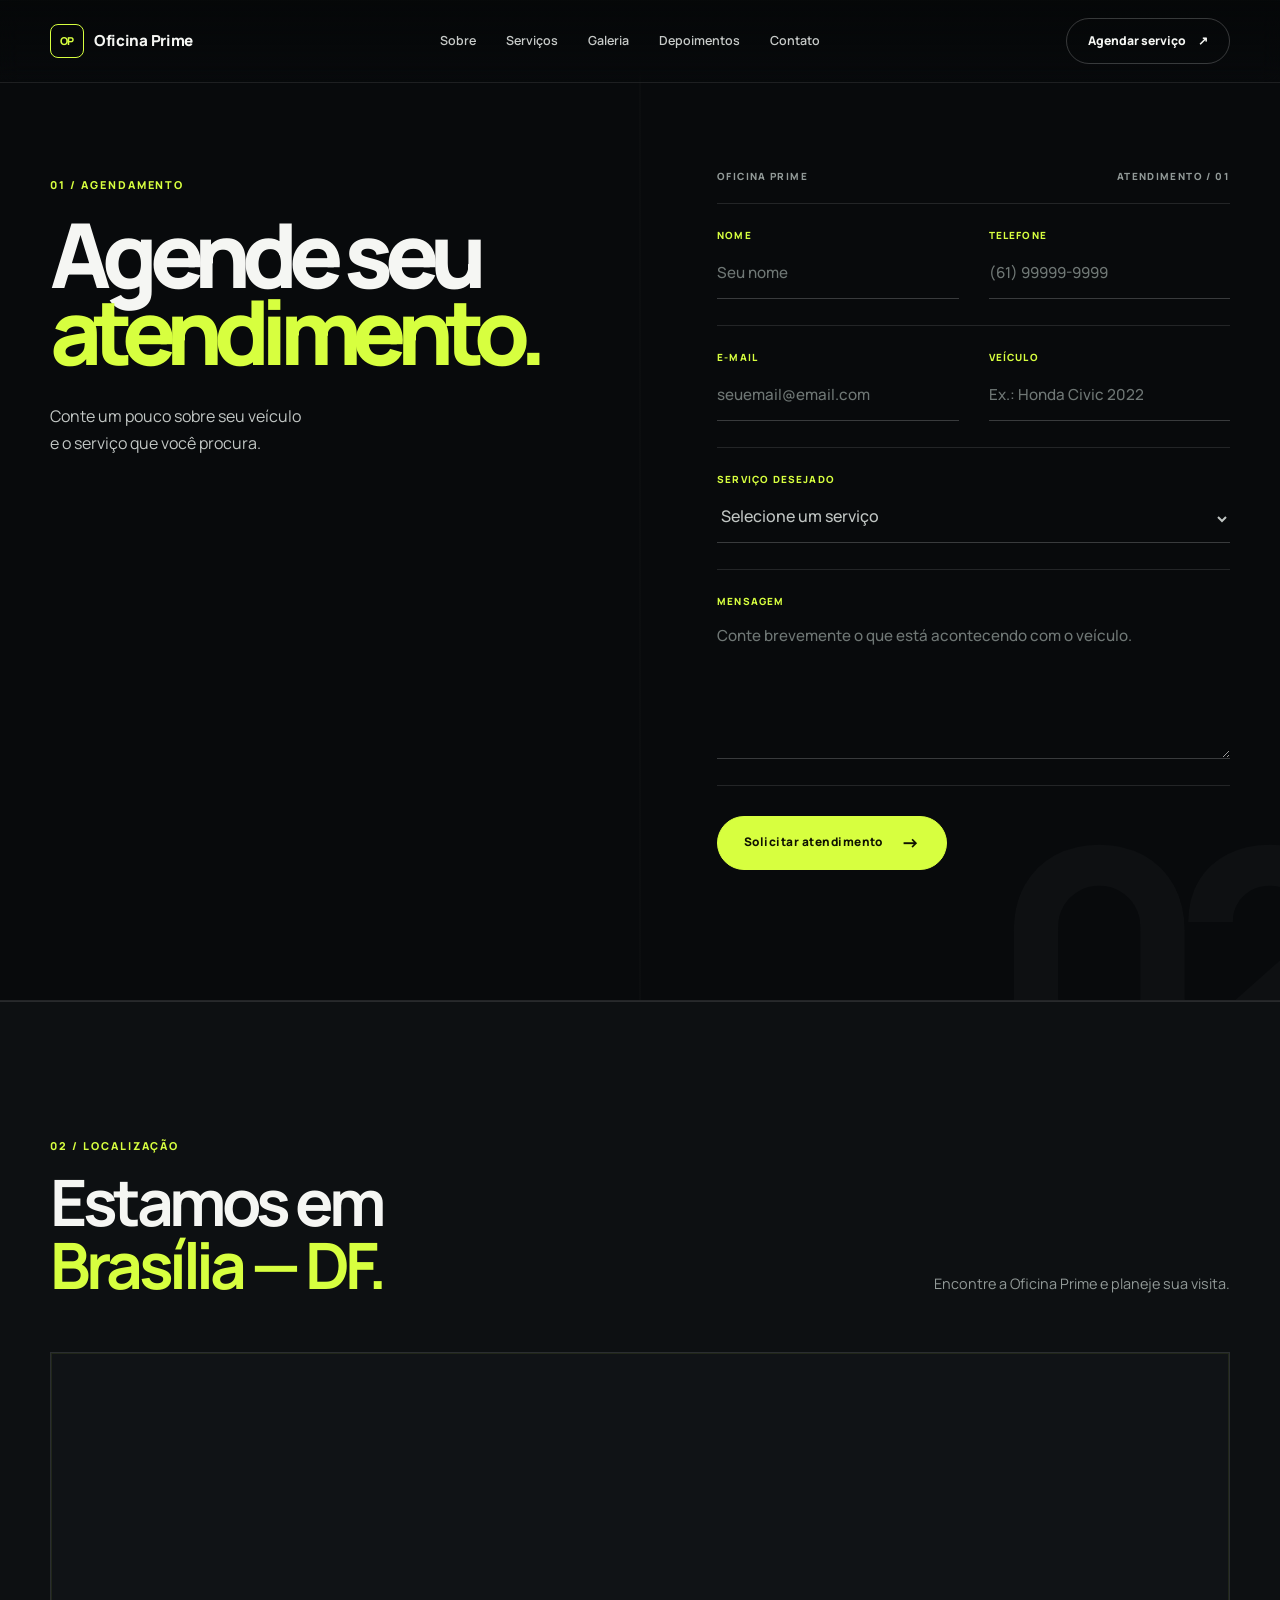
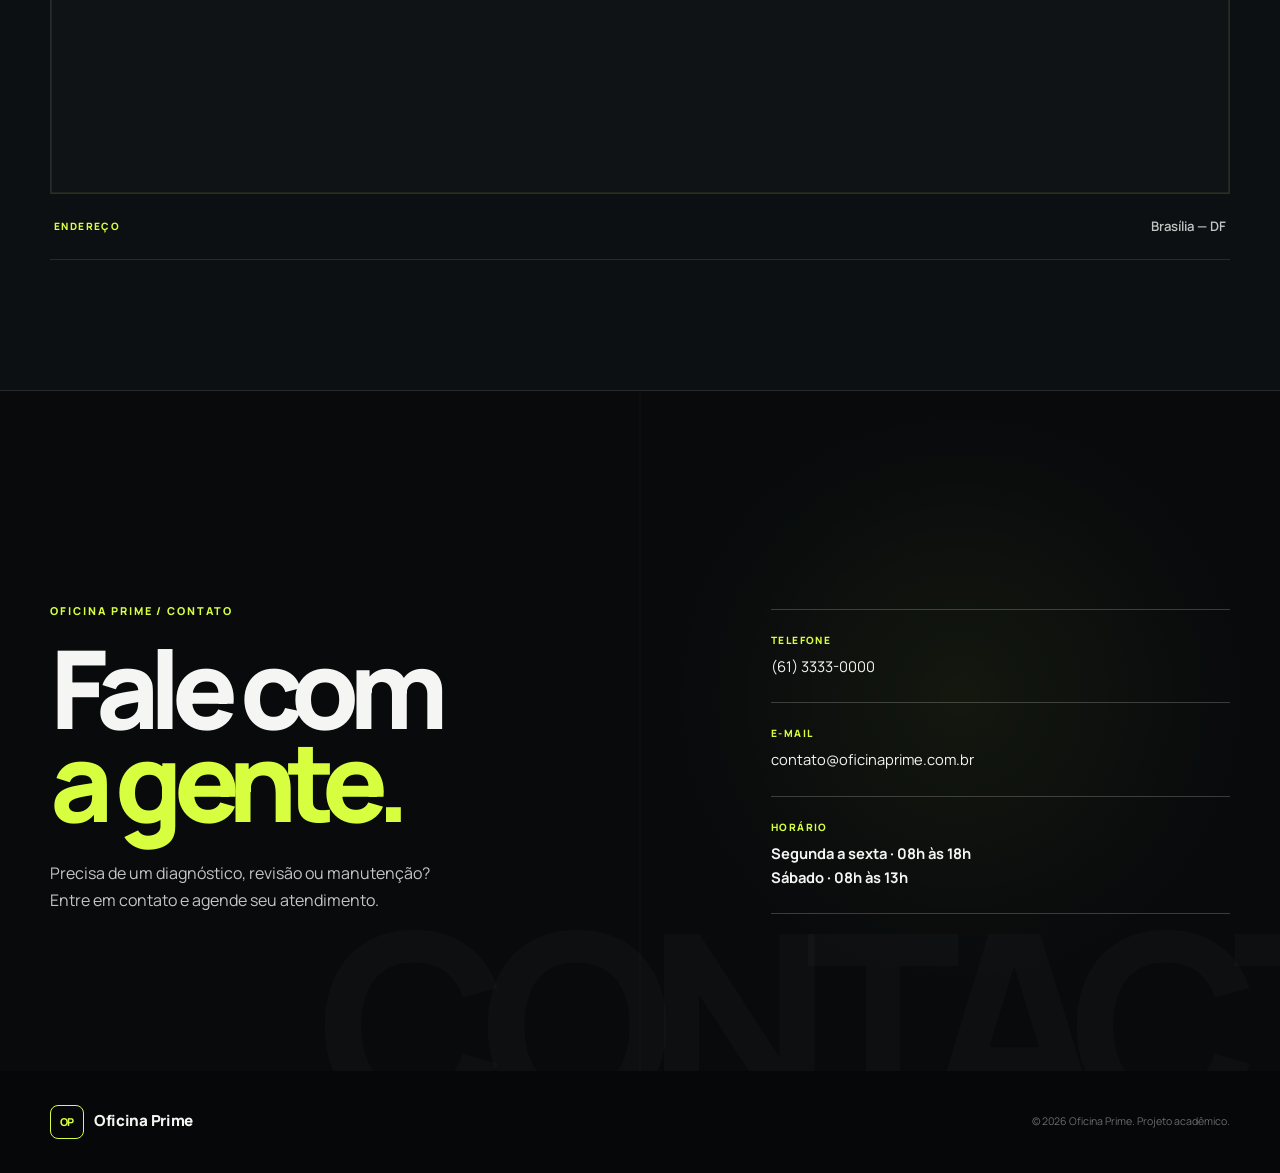
==== commit 26c1f832: "Menu responsivo" ====
--- a/agendamento.html
+++ b/agendamento.html
@@ -27,37 +27,95 @@
     <!-- =====================================================
          HEADER
          ===================================================== -->
-    <header class="site-header">
-      <nav class="nav container" aria-label="Navegação principal">
+  <header class="site-header">
+    <nav class="nav container" aria-label="Navegação principal">
+
         <a class="brand" href="index.html" aria-label="Oficina Prime - início">
-          <span class="brand-mark" aria-hidden="true">OP</span>
-          <span>Oficina Prime</span>
+            <span class="brand-mark" aria-hidden="true">OP</span>
+            <span>Oficina Prime</span>
         </a>
 
         <ul class="nav-list">
-          <li>
-            <a href="index.html#sobre">Sobre</a>
-          </li>
-
-          <li>
-            <a href="servico.html">Serviços</a>
-          </li>
-
-          <li>
-            <a href="index.html#galeria">Galeria</a>
-          </li>
-
-          <li>
-            <a href="index.html#depoimentos">Depoimentos</a>
-          </li>
-
-          <li>
-            <a href="index.html#contato">Contato</a>
-          </li>
+            <li><a href="index.html#sobre">Sobre</a></li>
+            <li><a href="servico.html">Serviços</a></li>
+            <li><a href="index.html#galeria">Galeria</a></li>
+            <li><a href="index.html#depoimentos">Depoimentos</a></li>
+            <li><a href="index.html#contato">Contato</a></li>
         </ul>
-      </nav>
-    </header>
-
+
+        <a class="nav-cta" href="agendamento.html#agendamento">
+            Agendar serviço
+            <span aria-hidden="true">↗</span>
+        </a>
+
+        <!-- Checkbox invisível que controla o menu -->
+        <input
+            type="checkbox"
+            id="mobile-menu-toggle"
+            class="mobile-menu-checkbox"
+            aria-label="Abrir menu"
+        >
+
+        <!-- Botão visual -->
+        <label
+            for="mobile-menu-toggle"
+            class="mobile-menu-button"
+            aria-label="Abrir menu"
+        >
+            <span></span>
+            <span></span>
+            <span></span>
+        </label>
+
+        <!-- Menu mobile -->
+        <div class="mobile-menu-panel">
+            <ul>
+                <li>
+                    <a href="index.html#sobre">
+                        <span>Sobre</span>
+                        <span>↗</span>
+                    </a>
+                </li>
+
+                <li>
+                    <a href="servico.html">
+                        <span>Serviços</span>
+                        <span>↗</span>
+                    </a>
+                </li>
+
+                <li>
+                    <a href="index.html#galeria">
+                        <span>Galeria</span>
+                        <span>↗</span>
+                    </a>
+                </li>
+
+                <li>
+                    <a href="index.html#depoimentos">
+                        <span>Depoimentos</span>
+                        <span>↗</span>
+                    </a>
+                </li>
+
+                <li>
+                    <a href="index.html#contato">
+                        <span>Contato</span>
+                        <span>↗</span>
+                    </a>
+                </li>
+
+                <li class="mobile-menu-cta">
+                    <a href="agendamento.html#agendamento">
+                        <span>Agendar serviço</span>
+                        <span aria-hidden="true">↗</span>
+                    </a>
+                </li>
+            </ul>
+        </div>
+
+    </nav>
+</header>
     <main>
       <!-- =====================================================
        AGENDAMENTO
--- a/css/style.css
+++ b/css/style.css
@@ -302,6 +302,289 @@
 
   transform: translateY(-2px);
 }
+
+/* =========================================================
+   MOBILE MENU
+   Menu responsivo sem JavaScript
+   ========================================================= */
+
+.mobile-menu-checkbox {
+    position: absolute;
+    width: 1px;
+    height: 1px;
+    margin: -1px;
+    padding: 0;
+    overflow: hidden;
+    clip: rect(0 0 0 0);
+    clip-path: inset(50%);
+    white-space: nowrap;
+    border: 0;
+    opacity: 0;
+}
+
+.mobile-menu-button {
+    display: none;
+}
+
+.mobile-menu-panel {
+    display: none;
+}
+
+
+/* =========================================================
+   RESPONSIVE — MENU
+   ========================================================= */
+
+@media (max-width: 900px) {
+
+  .nav {
+    position: relative;
+  }
+
+  .nav-list {
+    display: none;
+  }
+
+  .nav-cta {
+    display: none;
+  }
+
+  /* Botão hambúrguer */
+
+  .mobile-menu-button {
+    position: relative;
+    z-index: 31;
+
+    width: 44px;
+    height: 44px;
+
+    display: flex;
+    flex-direction: column;
+    align-items: center;
+    justify-content: center;
+
+    gap: 5px;
+
+    border: 1px solid var(--line-light);
+    border-radius: 50%;
+
+    background: rgba(8, 10, 12, 0.72);
+
+    cursor: pointer;
+
+    transition:
+      background 300ms var(--ease),
+      border-color 300ms ease,
+      transform 300ms var(--ease);
+  }
+
+  .mobile-menu-button span {
+    display: block;
+
+    width: 16px;
+    height: 1px;
+
+    background: var(--text);
+
+    transform-origin: center;
+
+    transition:
+      transform 350ms var(--ease),
+      background 250ms ease,
+      width 350ms var(--ease),
+      opacity 250ms ease;
+  }
+
+  .mobile-menu-button:hover {
+    border-color: var(--accent);
+    background: rgba(215, 255, 63, 0.08);
+  }
+
+  .mobile-menu-button:hover span {
+    background: var(--accent);
+  }
+
+
+  /* =====================================================
+     PAINEL
+     ===================================================== */
+
+  .mobile-menu-panel {
+    position: absolute;
+    z-index: 30;
+
+    top: calc(100% + 12px);
+    right: 0;
+    left: 0;
+
+    display: block;
+
+    padding: 14px;
+
+    border: 1px solid var(--line-light);
+
+    background: rgba(13, 16, 18, 0.97);
+
+    backdrop-filter: blur(18px);
+    -webkit-backdrop-filter: blur(18px);
+
+    opacity: 0;
+    visibility: hidden;
+
+    transform: translateY(-12px);
+
+    transition:
+      opacity 300ms var(--ease),
+      visibility 300ms var(--ease),
+      transform 400ms var(--ease);
+  }
+
+  .mobile-menu-panel ul {
+    display: grid;
+    gap: 0;
+
+    list-style: none;
+  }
+
+  .mobile-menu-panel li {
+    border-bottom: 1px solid var(--line);
+  }
+
+  .mobile-menu-panel li:last-child {
+    border-bottom: 0;
+  }
+
+
+  /* =====================================================
+     LINKS
+     ===================================================== */
+
+  .mobile-menu-panel a {
+    display: flex;
+    align-items: center;
+    justify-content: space-between;
+
+    min-height: 58px;
+
+    padding-inline: 10px;
+
+    color: var(--muted-light);
+
+    font-size: 0.9rem;
+    font-weight: 700;
+
+    transition:
+      color 250ms ease,
+      padding-left 300ms var(--ease);
+  }
+
+  .mobile-menu-panel a:hover {
+    color: var(--accent);
+    padding-left: 16px;
+  }
+
+  .mobile-menu-panel a > span:last-child {
+    color: var(--accent);
+    font-size: 0.9rem;
+    opacity: 0.75;
+  }
+
+
+  /* =====================================================
+     CTA MOBILE
+     ===================================================== */
+
+  .mobile-menu-panel .mobile-menu-cta {
+    margin-top: 12px;
+    border-bottom: 0;
+  }
+
+  .mobile-menu-panel .mobile-menu-cta a {
+    min-height: 54px;
+
+    padding-inline: 20px;
+
+    border: 1px solid var(--accent);
+    border-radius: 999px;
+
+    background: var(--accent);
+    color: var(--accent-dark);
+
+    font-size: 0.75rem;
+    font-weight: 800;
+
+    text-transform: uppercase;
+    letter-spacing: 0.04em;
+
+    transition:
+      background 250ms ease,
+      color 250ms ease,
+      transform 250ms var(--ease);
+  }
+
+  .mobile-menu-panel .mobile-menu-cta a:hover {
+    background: #e1ff68;
+    color: var(--accent-dark);
+    padding-left: 20px;
+    transform: translateY(-2px);
+  }
+
+  .mobile-menu-panel .mobile-menu-cta a > span:last-child {
+    color: var(--accent-dark);
+    font-size: 1.1rem;
+    opacity: 1;
+
+    transition: transform 250ms var(--ease);
+  }
+
+  .mobile-menu-panel .mobile-menu-cta a:hover > span:last-child {
+    transform: translateX(4px);
+  }
+
+
+  /* =====================================================
+     ABRIR MENU
+     ===================================================== */
+
+  .mobile-menu-checkbox:checked ~ .mobile-menu-button span:nth-child(1) {
+    transform: translateY(6px) rotate(45deg);
+  }
+
+  .mobile-menu-checkbox:checked ~ .mobile-menu-button span:nth-child(2) {
+    width: 0;
+    opacity: 0;
+  }
+
+  .mobile-menu-checkbox:checked ~ .mobile-menu-button span:nth-child(3) {
+    transform: translateY(-6px) rotate(-45deg);
+  }
+
+  .mobile-menu-checkbox:checked ~ .mobile-menu-panel {
+    opacity: 1;
+    visibility: visible;
+    transform: translateY(0);
+  }
+}
+
+
+/* =========================================================
+   RESPONSIVE — 620PX
+   ========================================================= */
+
+@media (max-width: 620px) {
+
+  .mobile-menu-button {
+    width: 42px;
+    height: 42px;
+  }
+
+  .mobile-menu-panel {
+    top: calc(100% + 8px);
+  }
+
+}
+
+
 
 /* =========================================================
    HERO
